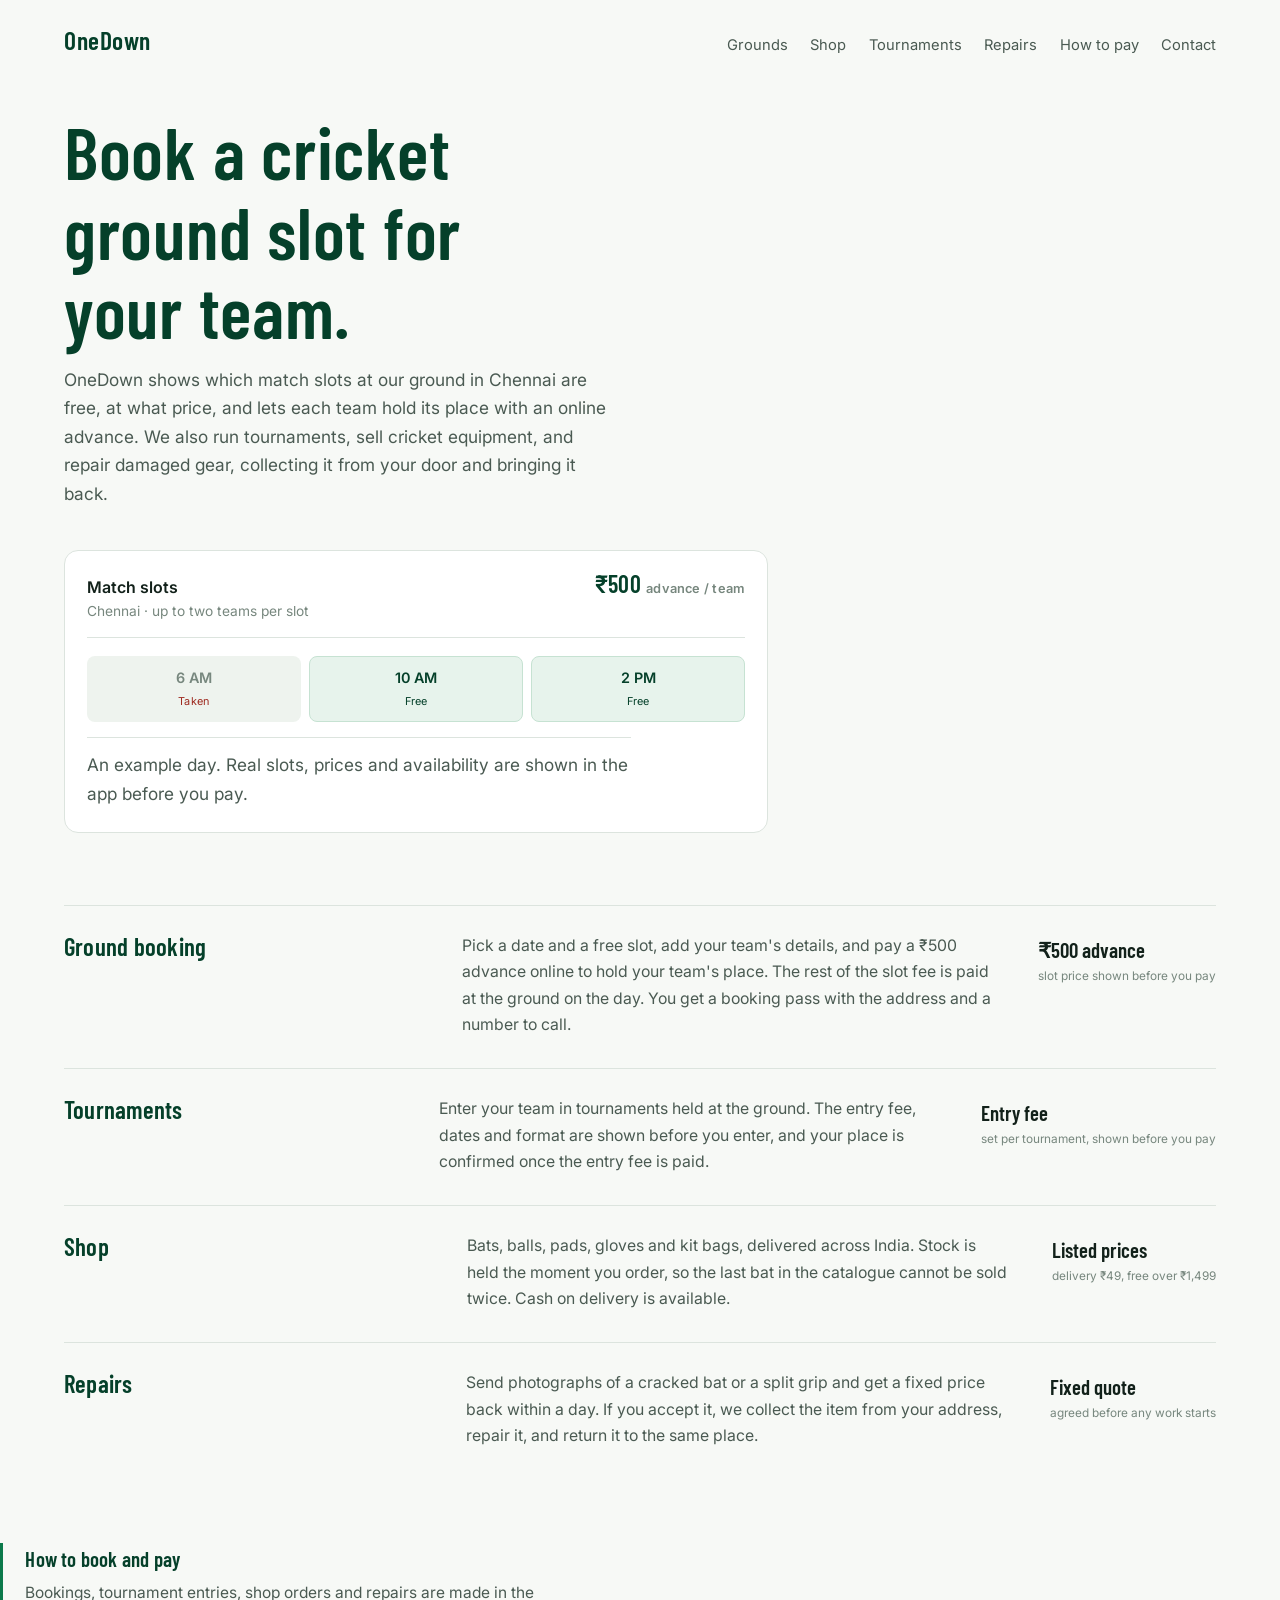
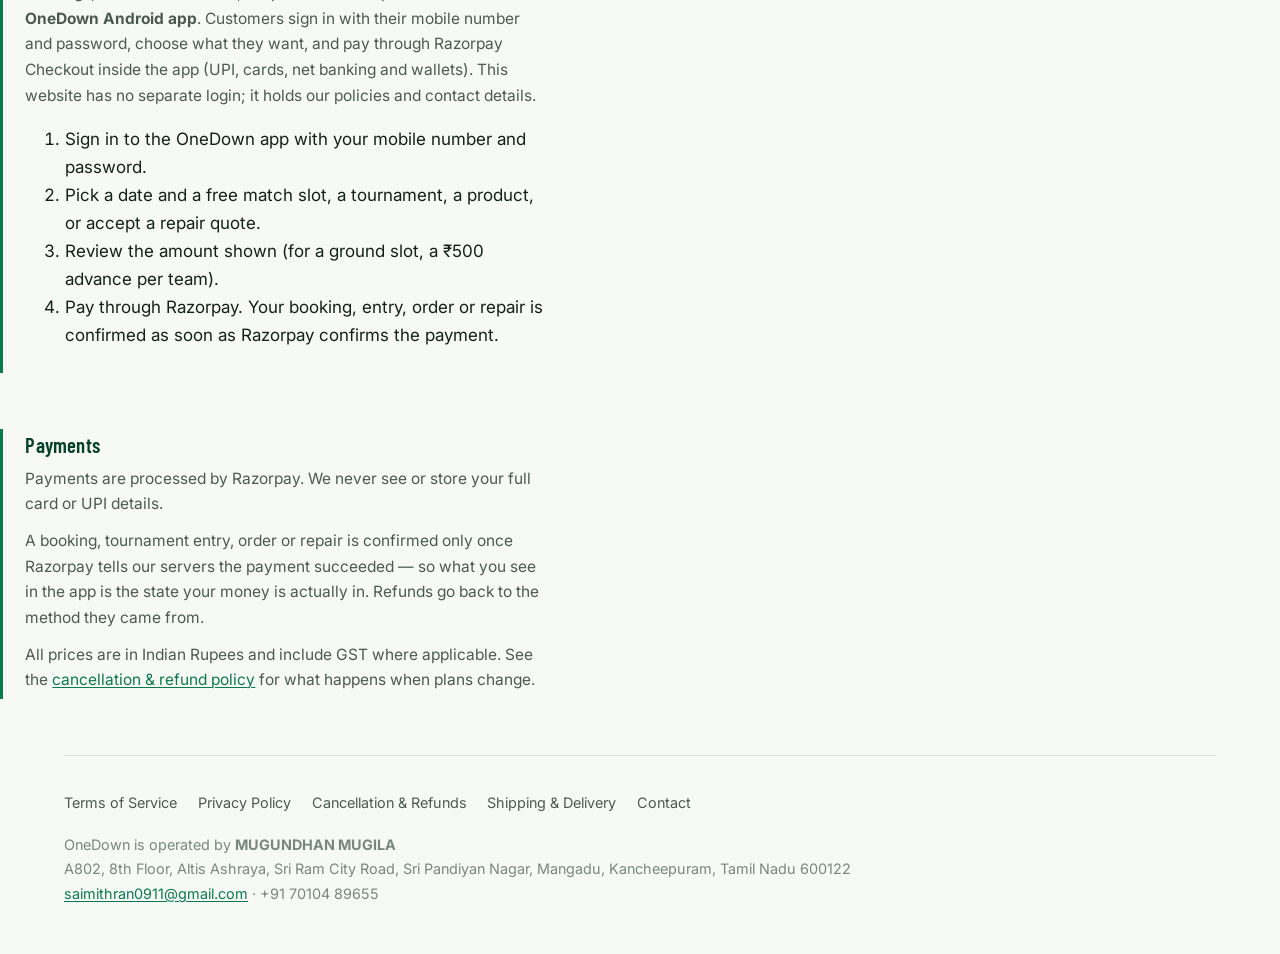
==== index.html @ 08ad1073 "Home: how to book and pay in the app" ====
<!DOCTYPE html>
<html lang="en-IN">
<head>
<meta charset="utf-8">
<meta name="viewport" content="width=device-width, initial-scale=1">
<title>OneDown — book a cricket ground by the hour</title>
<meta name="description" content="OneDown lets cricket teams book a slot at our ground in Chennai, enter tournaments, buy cricket equipment and get damaged gear repaired.">
<link rel="preconnect" href="https://fonts.googleapis.com">
<link rel="preconnect" href="https://fonts.gstatic.com" crossorigin>
<link href="https://fonts.googleapis.com/css2?family=Barlow+Condensed:wght@500;600;700&family=Inter:wght@400;600;700&display=swap" rel="stylesheet">
<link rel="stylesheet" href="style.css">
</head>
<body>

<header class="wrap masthead">
  <a class="masthead__word" href="./">OneDown</a>
  <nav>
    <a href="#grounds">Grounds</a>
    <a href="#shop">Shop</a>
    <a href="#tournaments">Tournaments</a>
    <a href="#repairs">Repairs</a>
    <a href="#how-to-pay">How to pay</a>
    <a href="contact.html">Contact</a>
  </nav>
</header>

<main>
  <section class="wrap hero">
    <h1>Book a cricket ground slot for your team.</h1>
    <p>
      OneDown shows which match slots at our ground in Chennai are free, at
      what price, and lets each team hold its place with an online advance.
      We also run tournaments, sell cricket equipment, and repair damaged gear,
      collecting it from your door and bringing it back.
    </p>

    <!-- The availability grid is the product, so it is the hero. -->
    <div class="slotgrid">
      <div class="slotgrid__head">
        <div>
          <div class="slotgrid__name">Match slots</div>
          <div class="slotgrid__where">Chennai · up to two teams per slot</div>
        </div>
        <div class="slotgrid__price">₹500 <span>advance / team</span></div>
      </div>

      <ul class="slots">
        <li class="slot slot--taken"><b>6 AM</b><small>Taken</small></li>
        <li class="slot slot--free"><b>10 AM</b><small>Free</small></li>
        <li class="slot slot--free"><b>2 PM</b><small>Free</small></li>
      </ul>

      <p class="slotgrid__foot">
        An example day. Real slots, prices and availability are shown in the
        app before you pay.
      </p>
    </div>
  </section>

  <section class="wrap services">
    <article class="service" id="grounds">
      <h2>Ground booking</h2>
      <p>
        Pick a date and a free slot, add your team's details, and pay a ₹500
        advance online to hold your team's place. The rest of the slot fee is
        paid at the ground on the day. You get a booking pass with the address
        and a number to call.
      </p>
      <div class="service__price">₹500 advance<em>slot price shown before you pay</em></div>
    </article>

    <article class="service" id="tournaments">
      <h2>Tournaments</h2>
      <p>
        Enter your team in tournaments held at the ground. The entry fee, dates
        and format are shown before you enter, and your place is confirmed
        once the entry fee is paid.
      </p>
      <div class="service__price">Entry fee<em>set per tournament, shown before you pay</em></div>
    </article>

    <article class="service" id="shop">
      <h2>Shop</h2>
      <p>
        Bats, balls, pads, gloves and kit bags, delivered across India. Stock is
        held the moment you order, so the last bat in the catalogue cannot be
        sold twice. Cash on delivery is available.
      </p>
      <div class="service__price">Listed prices<em>delivery ₹49, free over ₹1,499</em></div>
    </article>

    <article class="service" id="repairs">
      <h2>Repairs</h2>
      <p>
        Send photographs of a cracked bat or a split grip and get a fixed price
        back within a day. If you accept it, we collect the item from your
        address, repair it, and return it to the same place.
      </p>
      <div class="service__price">Fixed quote<em>agreed before any work starts</em></div>
    </article>
  </section>

  <section class="wrap payments" id="how-to-pay">
    <h2>How to book and pay</h2>
    <p>
      Bookings, tournament entries, shop orders and repairs are made in the
      <strong>OneDown Android app</strong>. Customers sign in with their mobile
      number and password, choose what they want, and pay through Razorpay
      Checkout inside the app (UPI, cards, net banking and wallets). This
      website has no separate login; it holds our policies and contact details.
    </p>
    <ol>
      <li>Sign in to the OneDown app with your mobile number and password.</li>
      <li>Pick a date and a free match slot, a tournament, a product, or accept a repair quote.</li>
      <li>Review the amount shown (for a ground slot, a ₹500 advance per team).</li>
      <li>Pay through Razorpay. Your booking, entry, order or repair is confirmed as soon as Razorpay confirms the payment.</li>
    </ol>
  </section>

  <section class="wrap payments">
    <h2>Payments</h2>
    <p>
      Payments are processed by Razorpay. We never see or store your full card
      or UPI details.
    </p>
    <p>
      A booking, tournament entry, order or repair is confirmed only once Razorpay tells our
      servers the payment succeeded — so what you see in the app is the state
      your money is actually in. Refunds go back to the method they came from.
    </p>
    <p>
      All prices are in Indian Rupees and include GST where applicable. See the
      <a href="refunds.html">cancellation &amp; refund policy</a> for what happens
      when plans change.
    </p>
  </section>
</main>

<footer class="wrap foot">
  <div class="foot__links">
    <a href="terms.html">Terms of Service</a>
    <a href="privacy.html">Privacy Policy</a>
    <a href="refunds.html">Cancellation &amp; Refunds</a>
    <a href="shipping.html">Shipping &amp; Delivery</a>
    <a href="contact.html">Contact</a>
  </div>
  <address>
    OneDown is operated by <strong>MUGUNDHAN MUGILA</strong><br>
    A802, 8th Floor, Altis Ashraya, Sri Ram City Road, Sri Pandiyan Nagar, Mangadu, Kancheepuram, Tamil Nadu 600122<br>
    <a href="mailto:saimithran0911@gmail.com">saimithran0911@gmail.com</a> ·
    +91 70104 89655
  </address>
</footer>

</body>
</html>
---- style.css ----
/* OneDown — site styles.
   Palette comes from a cricket ground: pitch green, worn-strip pale, ball red. */

:root {
  --paper:      #F7F9F6;
  --paper-warm: #EEF3EE;
  --ink:        #12211A;
  --ink-soft:   #4A5A52;
  --ink-faint:  #77877E;
  --pitch:      #0B7A4B;
  --pitch-deep: #05402A;
  --ball:       #9E2A20;
  --line:       #DCE4DE;

  --measure: 34rem;
}

*, *::before, *::after { box-sizing: border-box; }

html { -webkit-text-size-adjust: 100%; }

body {
  margin: 0;
  background: var(--paper);
  color: var(--ink);
  font: 400 17px/1.65 "Inter", system-ui, -apple-system, "Segoe UI", sans-serif;
  -webkit-font-smoothing: antialiased;
}

h1, h2, h3, .masthead__word, .slotgrid__price {
  font-family: "Barlow Condensed", "Inter", system-ui, sans-serif;
  font-weight: 600;
  letter-spacing: 0.01em;
  line-height: 1.08;
}

a { color: var(--pitch); text-decoration-thickness: 1px; text-underline-offset: 2px; }
a:hover { color: var(--pitch-deep); }

:focus-visible {
  outline: 2px solid var(--pitch);
  outline-offset: 3px;
  border-radius: 2px;
}

.wrap { width: min(72rem, 100% - 2.5rem); margin-inline: auto; }

/* ── Masthead ───────────────────────────────────────────────────────────── */
.masthead {
  display: flex;
  align-items: baseline;
  justify-content: space-between;
  gap: 1.5rem;
  padding: 1.6rem 0 1.4rem;
  flex-wrap: wrap;
}

.masthead__word {
  font-size: 1.6rem;
  color: var(--pitch-deep);
  text-decoration: none;
  letter-spacing: 0.02em;
}
.masthead__word:hover { color: var(--pitch); }

.masthead nav { display: flex; gap: 1.4rem; flex-wrap: wrap; }
.masthead nav a {
  font-size: 0.92rem;
  color: var(--ink-soft);
  text-decoration: none;
}
.masthead nav a:hover { color: var(--pitch); text-decoration: underline; }

/* ── Hero ───────────────────────────────────────────────────────────────── */
.hero { padding: 2rem 0 3.5rem; }

.hero h1 {
  font-size: clamp(2.6rem, 7vw, 4.6rem);
  margin: 0 0 1rem;
  max-width: 16ch;
  color: var(--pitch-deep);
}

.hero p {
  margin: 0;
  max-width: var(--measure);
  font-size: 1.08rem;
  color: var(--ink-soft);
}

/* The availability strip — the one loud thing on the page, because this grid
   is what the product actually is. */
.slotgrid {
  margin-top: 2.6rem;
  background: #fff;
  border: 1px solid var(--line);
  border-radius: 14px;
  padding: 1.25rem 1.35rem 1.5rem;
  max-width: 44rem;
}

.slotgrid__head {
  display: flex;
  align-items: baseline;
  justify-content: space-between;
  gap: 1rem;
  padding-bottom: 0.9rem;
  border-bottom: 1px solid var(--line);
}

.slotgrid__name { font-weight: 600; font-size: 1rem; }
.slotgrid__where { color: var(--ink-faint); font-size: 0.86rem; font-weight: 400; }
.slotgrid__price { font-size: 1.5rem; color: var(--pitch-deep); white-space: nowrap; }
.slotgrid__price span { font-size: 0.8rem; color: var(--ink-faint); font-family: "Inter", sans-serif; }

.slots {
  display: grid;
  grid-template-columns: repeat(auto-fit, minmax(3.9rem, 1fr));
  gap: 0.5rem;
  margin: 1.1rem 0 0.9rem;
  padding: 0;
  list-style: none;
}

.slot {
  border-radius: 8px;
  padding: 0.55rem 0.3rem 0.6rem;
  text-align: center;
  font-size: 0.84rem;
  border: 1px solid transparent;
}
.slot b { display: block; font-weight: 600; font-size: 0.9rem; }
.slot small { font-size: 0.68rem; letter-spacing: 0.02em; }

.slot--free  { background: #E7F3EC; color: var(--pitch-deep); border-color: #C6E2D2; }
.slot--taken { background: var(--paper-warm); color: var(--ink-faint); }
.slot--taken small { color: var(--ball); }

.slotgrid__foot {
  font-size: 0.82rem;
  color: var(--ink-faint);
  margin: 0;
  padding-top: 0.85rem;
  border-top: 1px solid var(--line);
}

/* One orchestrated moment: the slots settle in, once. */
@media (prefers-reduced-motion: no-preference) {
  .slot { animation: settle 420ms cubic-bezier(.2, .7, .3, 1) backwards; }
  .slot:nth-child(1) { animation-delay: 60ms; }
  .slot:nth-child(2) { animation-delay: 110ms; }
  .slot:nth-child(3) { animation-delay: 160ms; }
  .slot:nth-child(4) { animation-delay: 210ms; }
  .slot:nth-child(5) { animation-delay: 260ms; }
  .slot:nth-child(6) { animation-delay: 310ms; }
  .slot:nth-child(7) { animation-delay: 360ms; }
  .slot:nth-child(8) { animation-delay: 410ms; }
  @keyframes settle {
    from { opacity: 0; transform: translateY(5px); }
    to   { opacity: 1; transform: none; }
  }
}

/* ── Services ───────────────────────────────────────────────────────────── */
.services { padding: 1rem 0 3rem; }

.service {
  padding: 1.7rem 0 1.9rem;
  border-top: 1px solid var(--line);
  display: grid;
  grid-template-columns: minmax(0, 1fr) minmax(0, 1.5fr) auto;
  gap: 1.2rem 2.5rem;
  align-items: start;
}

.service h2 {
  margin: 0;
  font-size: 1.55rem;
  color: var(--pitch-deep);
}

.service p { margin: 0; color: var(--ink-soft); font-size: 0.99rem; }

.service__price {
  font-family: "Barlow Condensed", sans-serif;
  font-size: 1.3rem;
  font-weight: 600;
  color: var(--ink);
  white-space: nowrap;
}
.service__price em {
  display: block;
  font: 400 0.74rem/1.4 "Inter", sans-serif;
  color: var(--ink-faint);
  font-style: normal;
}

/* ── Payments note (what a reviewer is looking for) ─────────────────────── */
.payments {
  border-left: 3px solid var(--pitch);
  padding: 0.3rem 0 0.4rem 1.4rem;
  margin: 1rem 0 3.5rem;
  max-width: var(--measure);
}
.payments h2 { margin: 0 0 0.6rem; font-size: 1.3rem; color: var(--pitch-deep); }
.payments p { margin: 0 0 0.7rem; color: var(--ink-soft); font-size: 0.97rem; }
.payments p:last-child { margin-bottom: 0; }

/* ── Prose pages ────────────────────────────────────────────────────────── */
.prose { padding: 1rem 0 4rem; max-width: var(--measure); }
.prose h1 { font-size: clamp(2.1rem, 5vw, 3rem); color: var(--pitch-deep); margin: 0 0 0.4rem; }
.prose h2 { font-size: 1.5rem; margin: 2.4rem 0 0.7rem; color: var(--pitch-deep); }
.prose h3 { font-size: 1.15rem; margin: 1.8rem 0 0.5rem; font-family: "Inter", sans-serif; font-weight: 700; }
.prose p, .prose li { color: var(--ink-soft); }
.prose li { margin-bottom: 0.4rem; }
.prose strong { color: var(--ink); }
.prose hr { border: 0; border-top: 1px solid var(--line); margin: 2.4rem 0; }

.prose blockquote {
  margin: 1.6rem 0;
  padding: 1rem 1.2rem;
  background: #FFF6E0;
  border-left: 3px solid #D9A21B;
  border-radius: 0 8px 8px 0;
  font-size: 0.92rem;
}
.prose blockquote p { color: #6B4E06; }
.prose blockquote p:last-child { margin-bottom: 0; }

.prose table {
  width: 100%;
  border-collapse: collapse;
  margin: 1.4rem 0;
  font-size: 0.93rem;
}
.prose th, .prose td {
  text-align: left;
  padding: 0.6rem 0.8rem 0.6rem 0;
  border-bottom: 1px solid var(--line);
  vertical-align: top;
}
.prose th { color: var(--ink); font-weight: 600; }
.prose td { color: var(--ink-soft); }

.prose code {
  background: var(--paper-warm);
  padding: 0.12em 0.4em;
  border-radius: 4px;
  font-size: 0.87em;
}

/* ── Footer ─────────────────────────────────────────────────────────────── */
.foot {
  border-top: 1px solid var(--line);
  padding: 2.2rem 0 3rem;
  font-size: 0.9rem;
  color: var(--ink-faint);
}
.foot__links {
  display: flex;
  gap: 1.3rem;
  flex-wrap: wrap;
  margin-bottom: 1.1rem;
}
.foot__links a { color: var(--ink-soft); text-decoration: none; }
.foot__links a:hover { color: var(--pitch); text-decoration: underline; }
.foot address { font-style: normal; line-height: 1.7; }

@media (max-width: 40rem) {
  body { font-size: 16px; }
  .service { grid-template-columns: 1fr; gap: 0.5rem; }
  .service__price { margin-top: 0.3rem; }
  .slotgrid { padding: 1rem; }
}
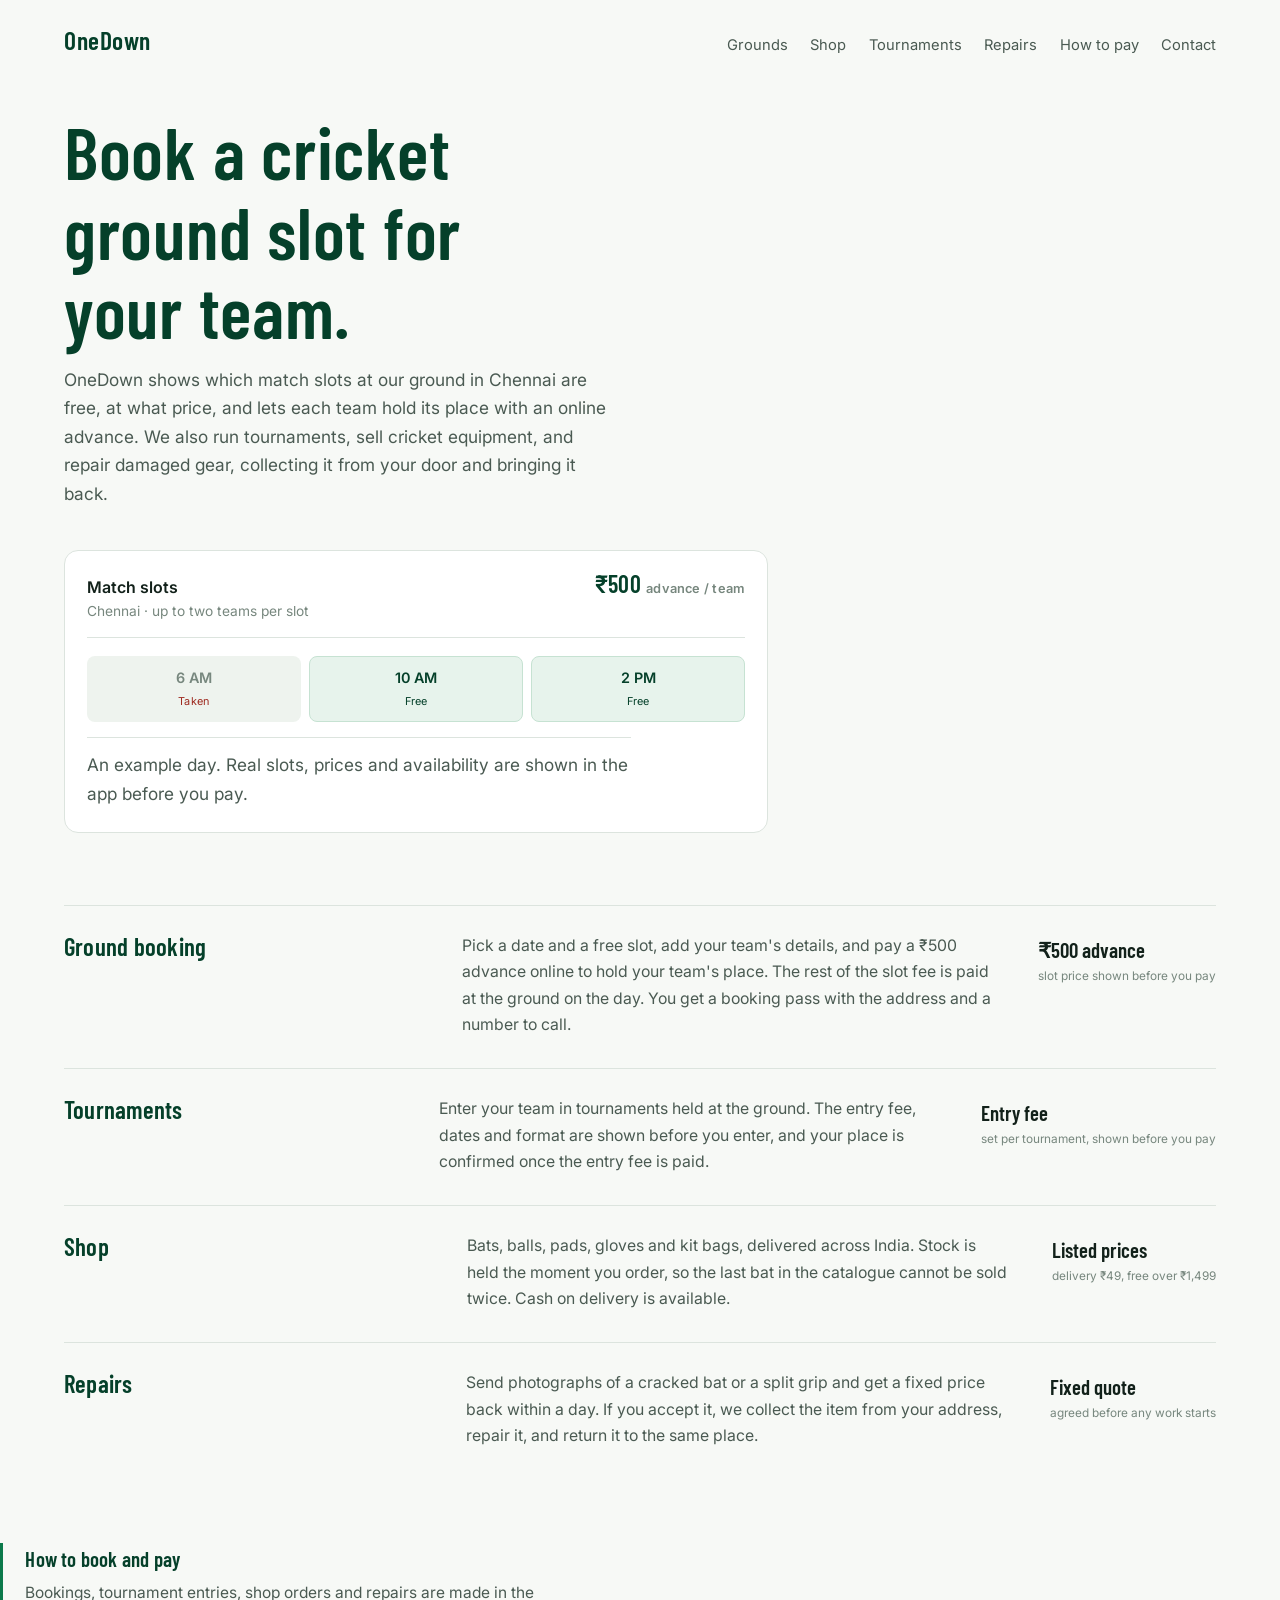
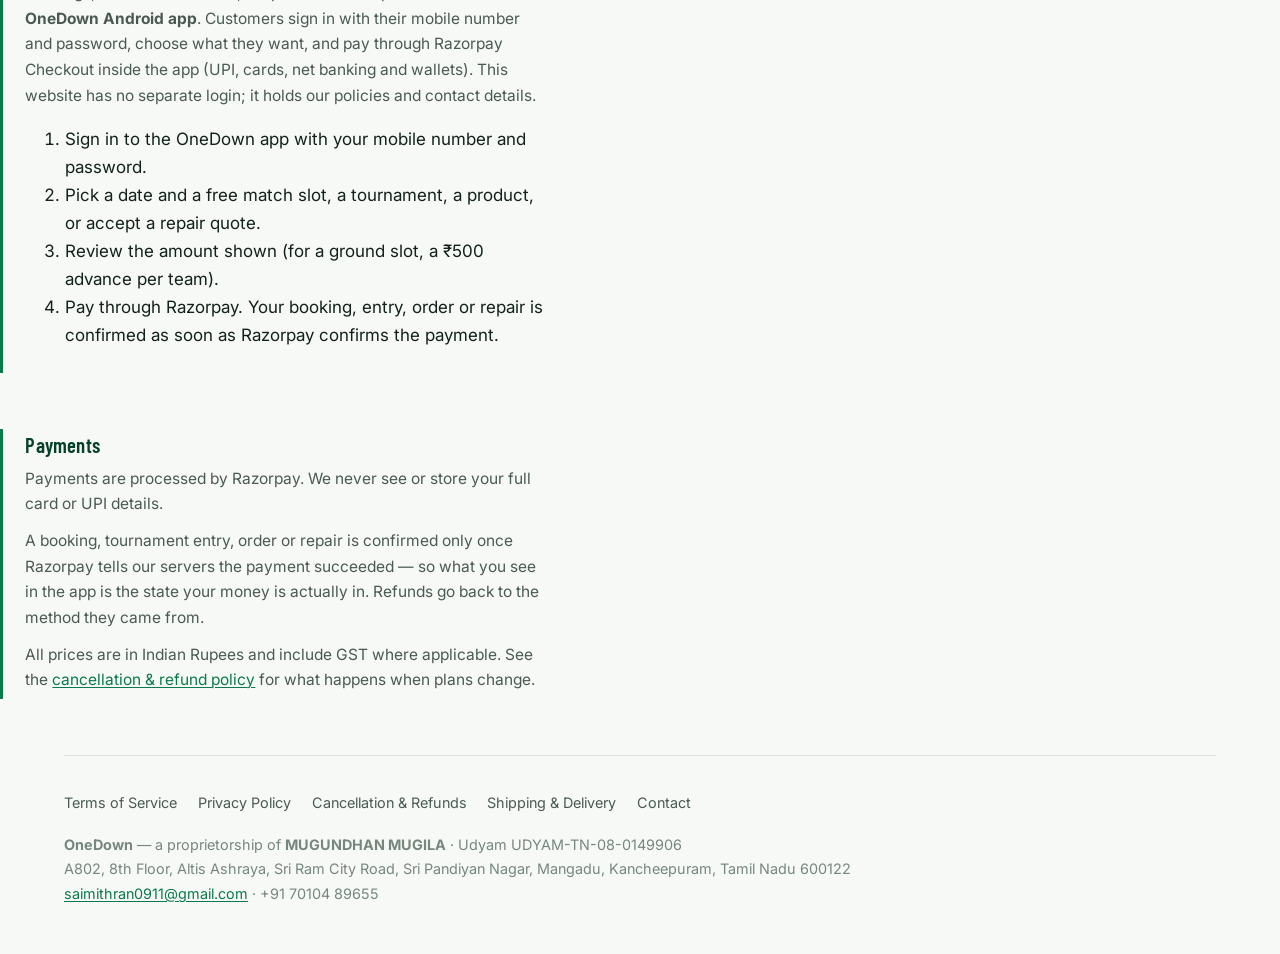
==== commit 1551c582: "index.html: registered business (Udyam)" ====
--- a/index.html
+++ b/index.html
@@ -145,7 +145,8 @@
     <a href="contact.html">Contact</a>
   </div>
   <address>
-    OneDown is operated by <strong>MUGUNDHAN MUGILA</strong><br>
+    <strong>OneDown</strong> — a proprietorship of <strong>MUGUNDHAN MUGILA</strong>
+    · Udyam UDYAM-TN-08-0149906<br>
     A802, 8th Floor, Altis Ashraya, Sri Ram City Road, Sri Pandiyan Nagar, Mangadu, Kancheepuram, Tamil Nadu 600122<br>
     <a href="mailto:saimithran0911@gmail.com">saimithran0911@gmail.com</a> ·
     +91 70104 89655
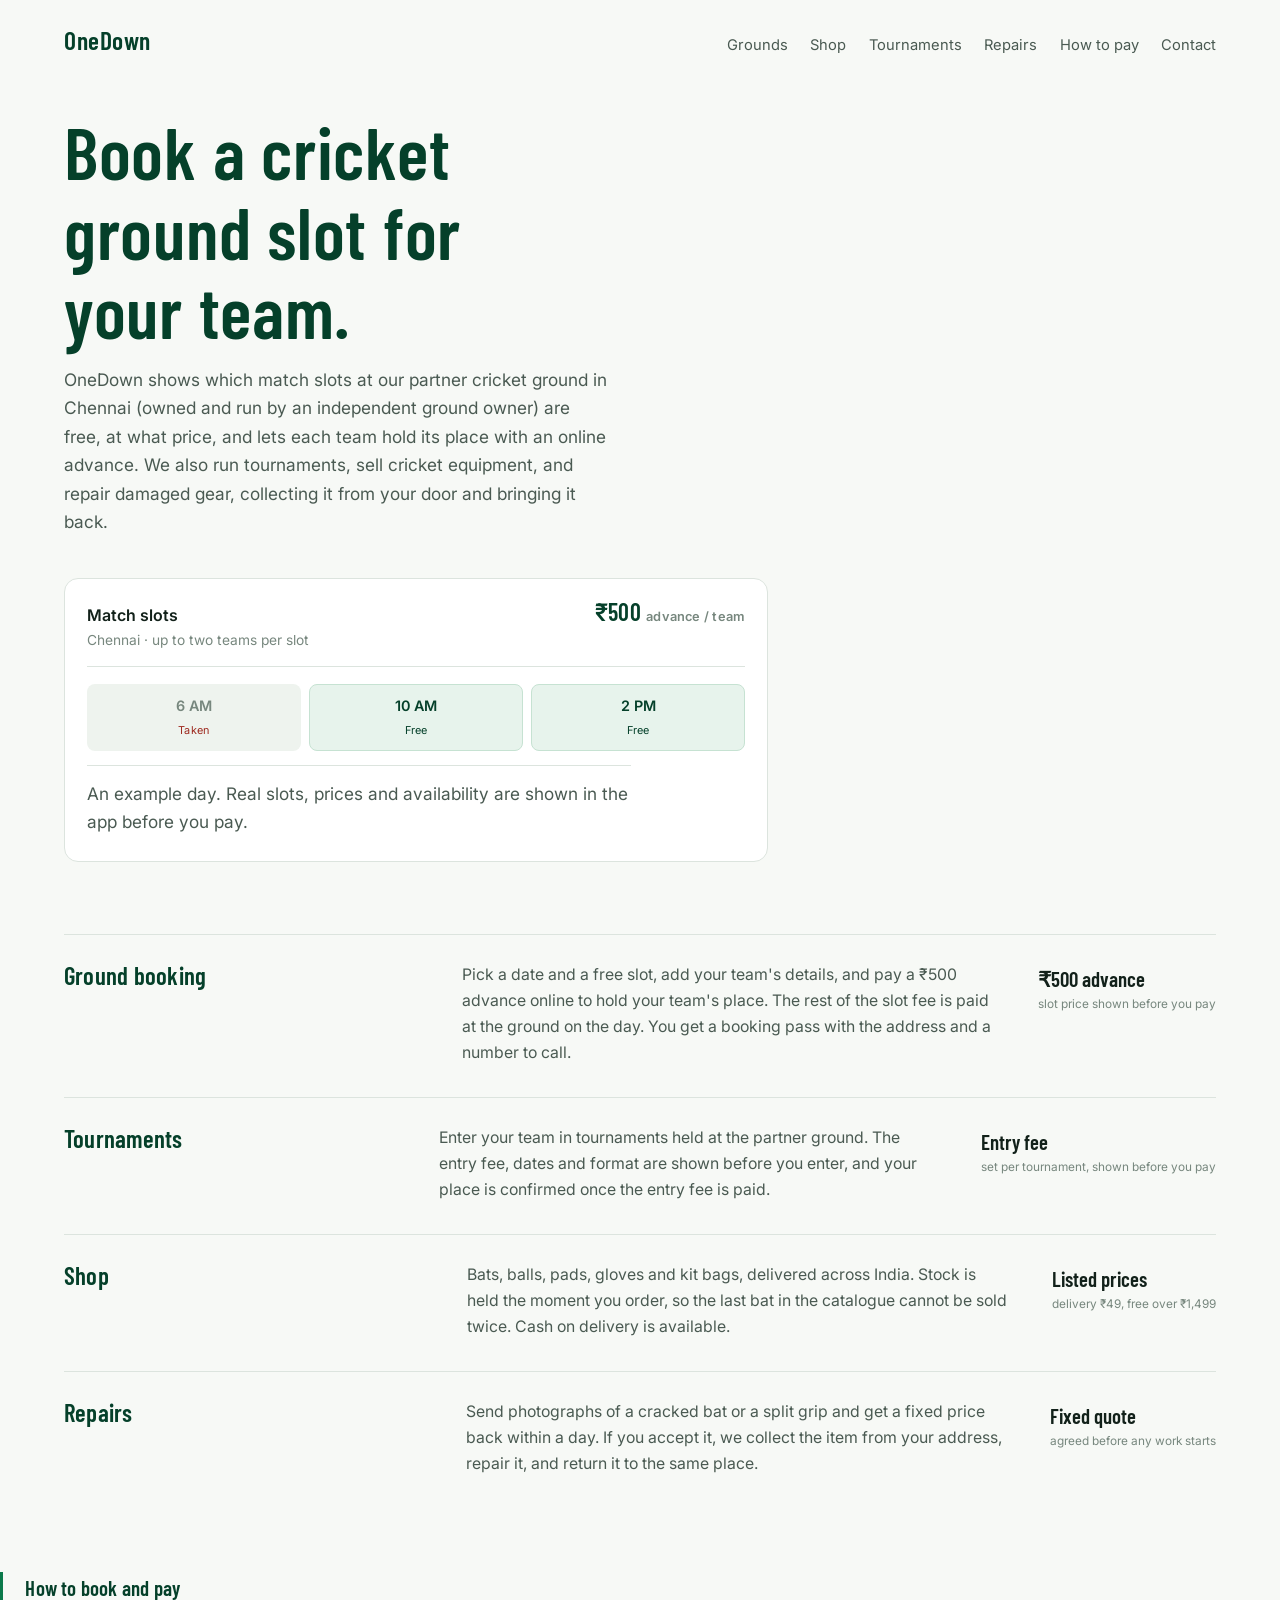
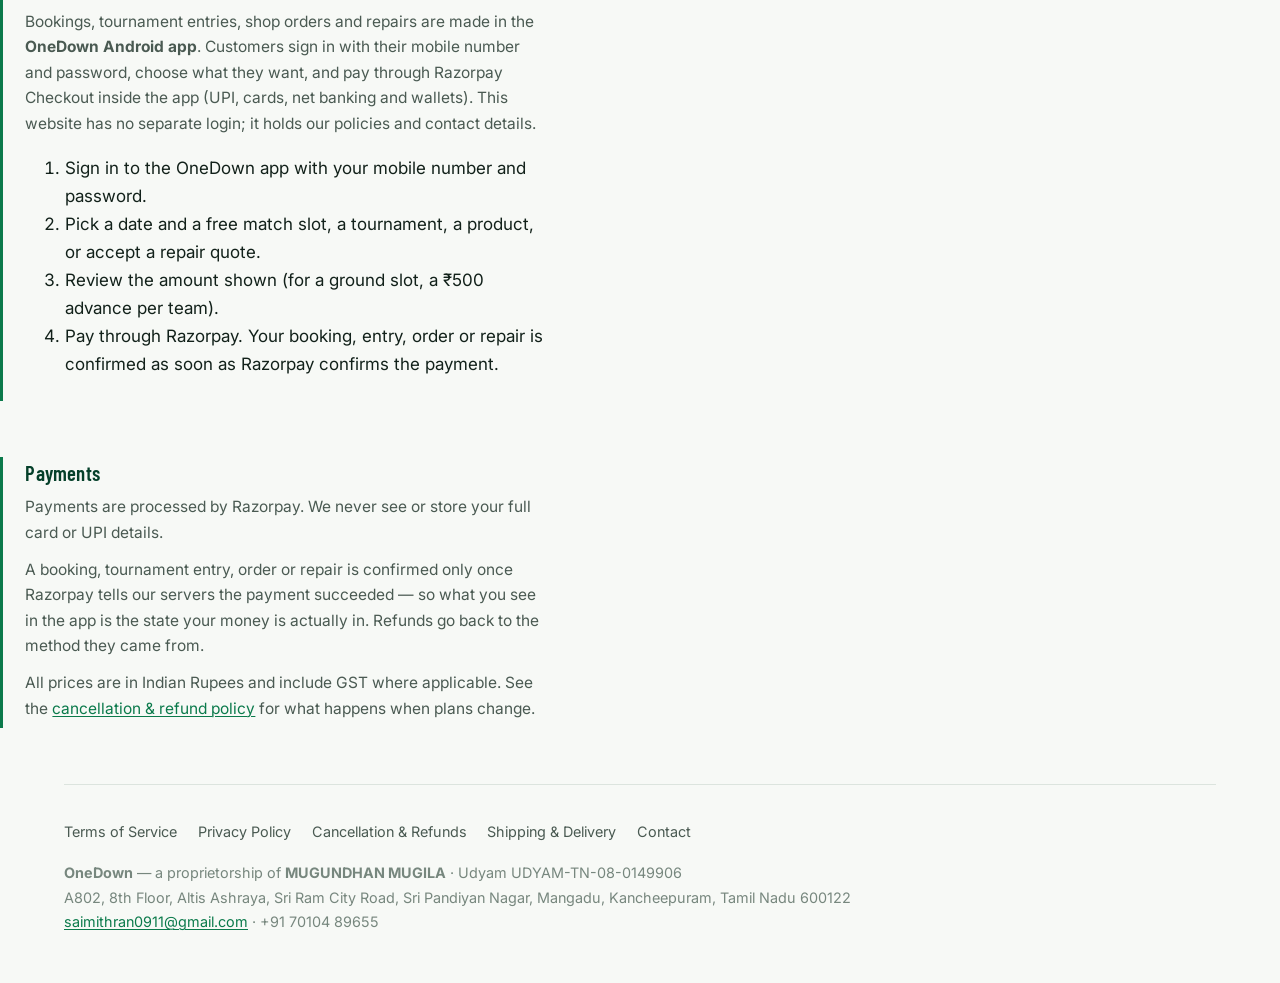
==== commit 6ec01447: "Home: the ground is a partner's, not ours" ====
--- a/index.html
+++ b/index.html
@@ -4,7 +4,7 @@
 <meta charset="utf-8">
 <meta name="viewport" content="width=device-width, initial-scale=1">
 <title>OneDown — book a cricket ground by the hour</title>
-<meta name="description" content="OneDown lets cricket teams book a slot at our ground in Chennai, enter tournaments, buy cricket equipment and get damaged gear repaired.">
+<meta name="description" content="OneDown lets cricket teams book a slot at a partner cricket ground in Chennai, enter tournaments, buy cricket equipment and get damaged gear repaired.">
 <link rel="preconnect" href="https://fonts.googleapis.com">
 <link rel="preconnect" href="https://fonts.gstatic.com" crossorigin>
 <link href="https://fonts.googleapis.com/css2?family=Barlow+Condensed:wght@500;600;700&family=Inter:wght@400;600;700&display=swap" rel="stylesheet">
@@ -28,7 +28,8 @@
   <section class="wrap hero">
     <h1>Book a cricket ground slot for your team.</h1>
     <p>
-      OneDown shows which match slots at our ground in Chennai are free, at
+      OneDown shows which match slots at our partner cricket ground in Chennai
+      (owned and run by an independent ground owner) are free, at
       what price, and lets each team hold its place with an online advance.
       We also run tournaments, sell cricket equipment, and repair damaged gear,
       collecting it from your door and bringing it back.
@@ -72,7 +73,7 @@
     <article class="service" id="tournaments">
       <h2>Tournaments</h2>
       <p>
-        Enter your team in tournaments held at the ground. The entry fee, dates
+        Enter your team in tournaments held at the partner ground. The entry fee, dates
         and format are shown before you enter, and your place is confirmed
         once the entry fee is paid.
       </p>
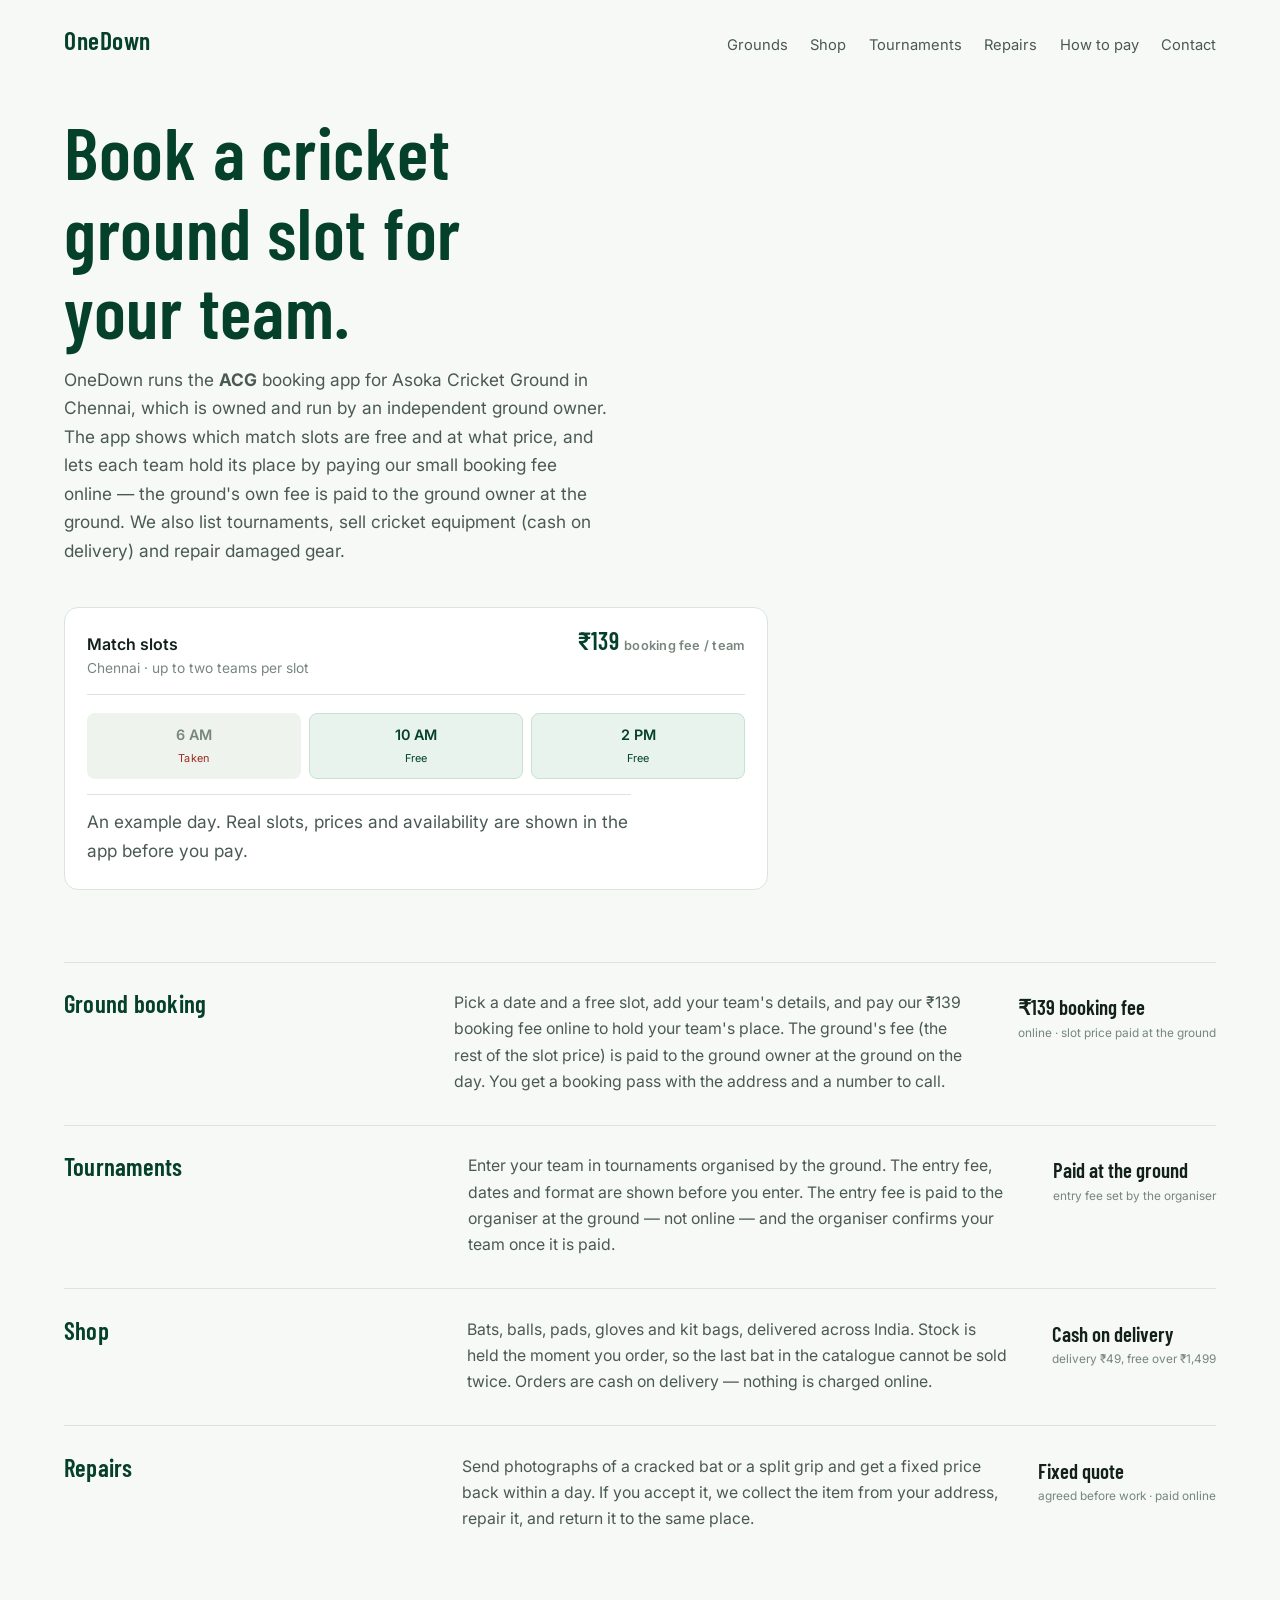
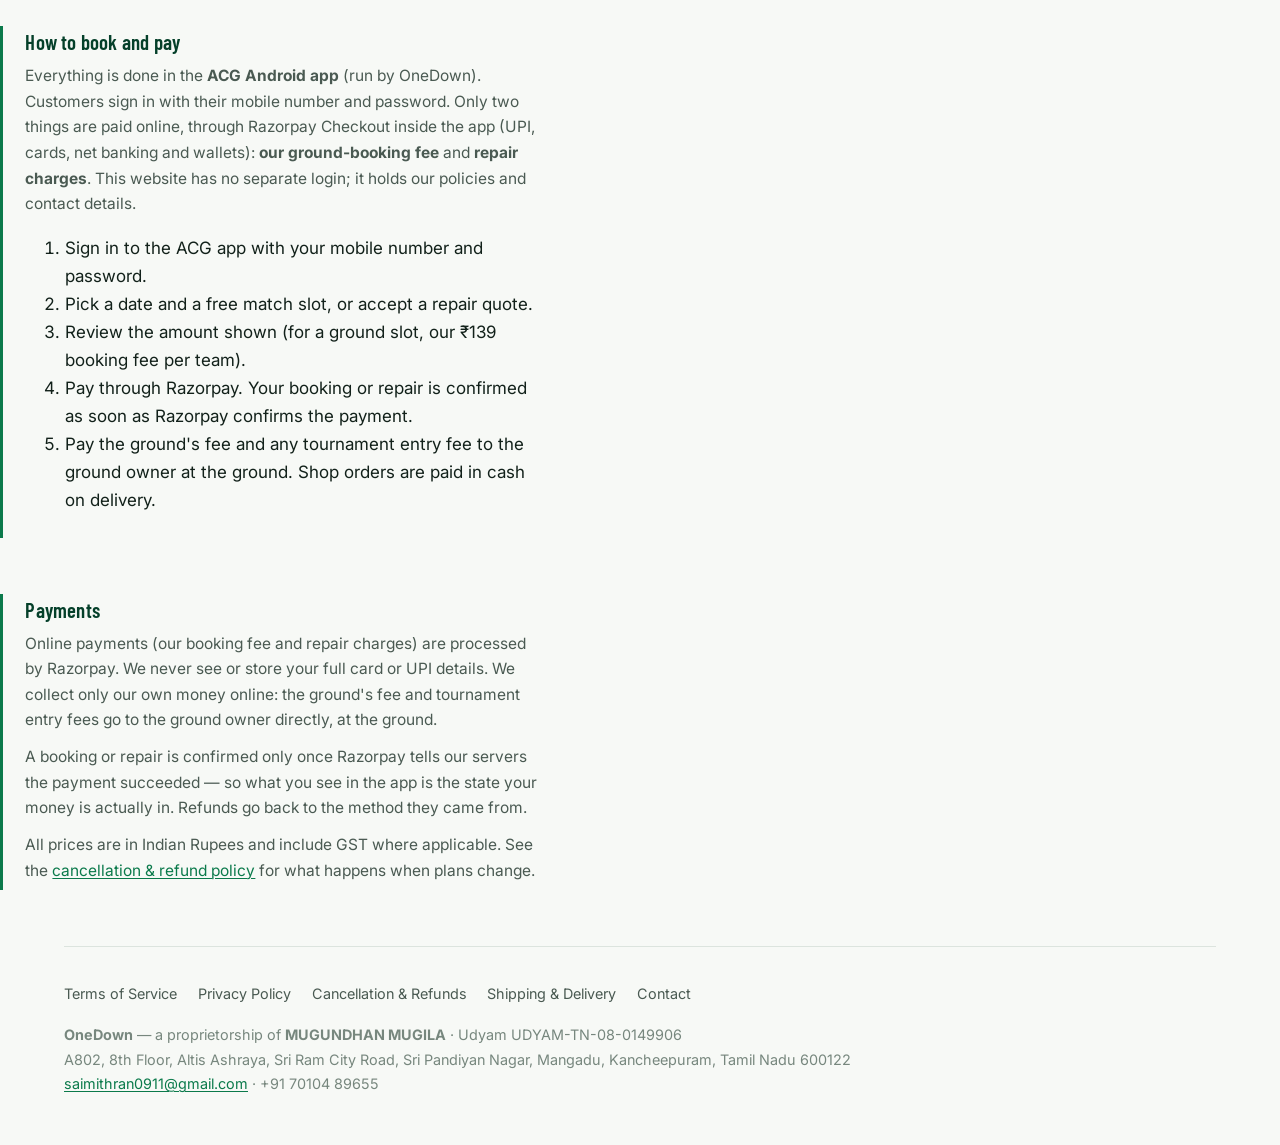
==== commit 054befc8: "index.html: only our own fee is collected online" ====
--- a/index.html
+++ b/index.html
@@ -4,7 +4,7 @@
 <meta charset="utf-8">
 <meta name="viewport" content="width=device-width, initial-scale=1">
 <title>OneDown — book a cricket ground by the hour</title>
-<meta name="description" content="OneDown lets cricket teams book a slot at a partner cricket ground in Chennai, enter tournaments, buy cricket equipment and get damaged gear repaired.">
+<meta name="description" content="OneDown runs the ACG app: book a match slot at Asoka Cricket Ground in Chennai, enter tournaments, buy cricket equipment and get damaged gear repaired.">
 <link rel="preconnect" href="https://fonts.googleapis.com">
 <link rel="preconnect" href="https://fonts.gstatic.com" crossorigin>
 <link href="https://fonts.googleapis.com/css2?family=Barlow+Condensed:wght@500;600;700&family=Inter:wght@400;600;700&display=swap" rel="stylesheet">
@@ -28,11 +28,12 @@
   <section class="wrap hero">
     <h1>Book a cricket ground slot for your team.</h1>
     <p>
-      OneDown shows which match slots at our partner cricket ground in Chennai
-      (owned and run by an independent ground owner) are free, at
-      what price, and lets each team hold its place with an online advance.
-      We also run tournaments, sell cricket equipment, and repair damaged gear,
-      collecting it from your door and bringing it back.
+      OneDown runs the <strong>ACG</strong> booking app for Asoka Cricket Ground
+      in Chennai, which is owned and run by an independent ground owner. The app
+      shows which match slots are free and at what price, and lets each team
+      hold its place by paying our small booking fee online — the ground's own
+      fee is paid to the ground owner at the ground. We also list tournaments,
+      sell cricket equipment (cash on delivery) and repair damaged gear.
     </p>
 
     <!-- The availability grid is the product, so it is the hero. -->
@@ -42,7 +43,7 @@
           <div class="slotgrid__name">Match slots</div>
           <div class="slotgrid__where">Chennai · up to two teams per slot</div>
         </div>
-        <div class="slotgrid__price">₹500 <span>advance / team</span></div>
+        <div class="slotgrid__price">₹139 <span>booking fee / team</span></div>
       </div>
 
       <ul class="slots">
@@ -62,22 +63,23 @@
     <article class="service" id="grounds">
       <h2>Ground booking</h2>
       <p>
-        Pick a date and a free slot, add your team's details, and pay a ₹500
-        advance online to hold your team's place. The rest of the slot fee is
-        paid at the ground on the day. You get a booking pass with the address
-        and a number to call.
+        Pick a date and a free slot, add your team's details, and pay our ₹139
+        booking fee online to hold your team's place. The ground's fee (the rest
+        of the slot price) is paid to the ground owner at the ground on the day.
+        You get a booking pass with the address and a number to call.
       </p>
-      <div class="service__price">₹500 advance<em>slot price shown before you pay</em></div>
+      <div class="service__price">₹139 booking fee<em>online · slot price paid at the ground</em></div>
     </article>
 
     <article class="service" id="tournaments">
       <h2>Tournaments</h2>
       <p>
-        Enter your team in tournaments held at the partner ground. The entry fee, dates
-        and format are shown before you enter, and your place is confirmed
-        once the entry fee is paid.
+        Enter your team in tournaments organised by the ground. The entry fee,
+        dates and format are shown before you enter. The entry fee is paid to the
+        organiser at the ground — not online — and the organiser confirms your
+        team once it is paid.
       </p>
-      <div class="service__price">Entry fee<em>set per tournament, shown before you pay</em></div>
+      <div class="service__price">Paid at the ground<em>entry fee set by the organiser</em></div>
     </article>
 
     <article class="service" id="shop">
@@ -85,9 +87,9 @@
       <p>
         Bats, balls, pads, gloves and kit bags, delivered across India. Stock is
         held the moment you order, so the last bat in the catalogue cannot be
-        sold twice. Cash on delivery is available.
+        sold twice. Orders are cash on delivery — nothing is charged online.
       </p>
-      <div class="service__price">Listed prices<em>delivery ₹49, free over ₹1,499</em></div>
+      <div class="service__price">Cash on delivery<em>delivery ₹49, free over ₹1,499</em></div>
     </article>
 
     <article class="service" id="repairs">
@@ -97,35 +99,39 @@
         back within a day. If you accept it, we collect the item from your
         address, repair it, and return it to the same place.
       </p>
-      <div class="service__price">Fixed quote<em>agreed before any work starts</em></div>
+      <div class="service__price">Fixed quote<em>agreed before work · paid online</em></div>
     </article>
   </section>
 
   <section class="wrap payments" id="how-to-pay">
     <h2>How to book and pay</h2>
     <p>
-      Bookings, tournament entries, shop orders and repairs are made in the
-      <strong>OneDown Android app</strong>. Customers sign in with their mobile
-      number and password, choose what they want, and pay through Razorpay
-      Checkout inside the app (UPI, cards, net banking and wallets). This
-      website has no separate login; it holds our policies and contact details.
+      Everything is done in the <strong>ACG Android app</strong> (run by
+      OneDown). Customers sign in with their mobile number and password. Only
+      two things are paid online, through Razorpay Checkout inside the app (UPI,
+      cards, net banking and wallets): <strong>our ground-booking fee</strong>
+      and <strong>repair charges</strong>. This website has no separate login;
+      it holds our policies and contact details.
     </p>
     <ol>
-      <li>Sign in to the OneDown app with your mobile number and password.</li>
-      <li>Pick a date and a free match slot, a tournament, a product, or accept a repair quote.</li>
-      <li>Review the amount shown (for a ground slot, a ₹500 advance per team).</li>
-      <li>Pay through Razorpay. Your booking, entry, order or repair is confirmed as soon as Razorpay confirms the payment.</li>
+      <li>Sign in to the ACG app with your mobile number and password.</li>
+      <li>Pick a date and a free match slot, or accept a repair quote.</li>
+      <li>Review the amount shown (for a ground slot, our ₹139 booking fee per team).</li>
+      <li>Pay through Razorpay. Your booking or repair is confirmed as soon as Razorpay confirms the payment.</li>
+      <li>Pay the ground's fee and any tournament entry fee to the ground owner at the ground. Shop orders are paid in cash on delivery.</li>
     </ol>
   </section>
 
   <section class="wrap payments">
     <h2>Payments</h2>
     <p>
-      Payments are processed by Razorpay. We never see or store your full card
-      or UPI details.
+      Online payments (our booking fee and repair charges) are processed by
+      Razorpay. We never see or store your full card or UPI details. We collect
+      only our own money online: the ground's fee and tournament entry fees go
+      to the ground owner directly, at the ground.
     </p>
     <p>
-      A booking, tournament entry, order or repair is confirmed only once Razorpay tells our
+      A booking or repair is confirmed only once Razorpay tells our
       servers the payment succeeded — so what you see in the app is the state
       your money is actually in. Refunds go back to the method they came from.
     </p>
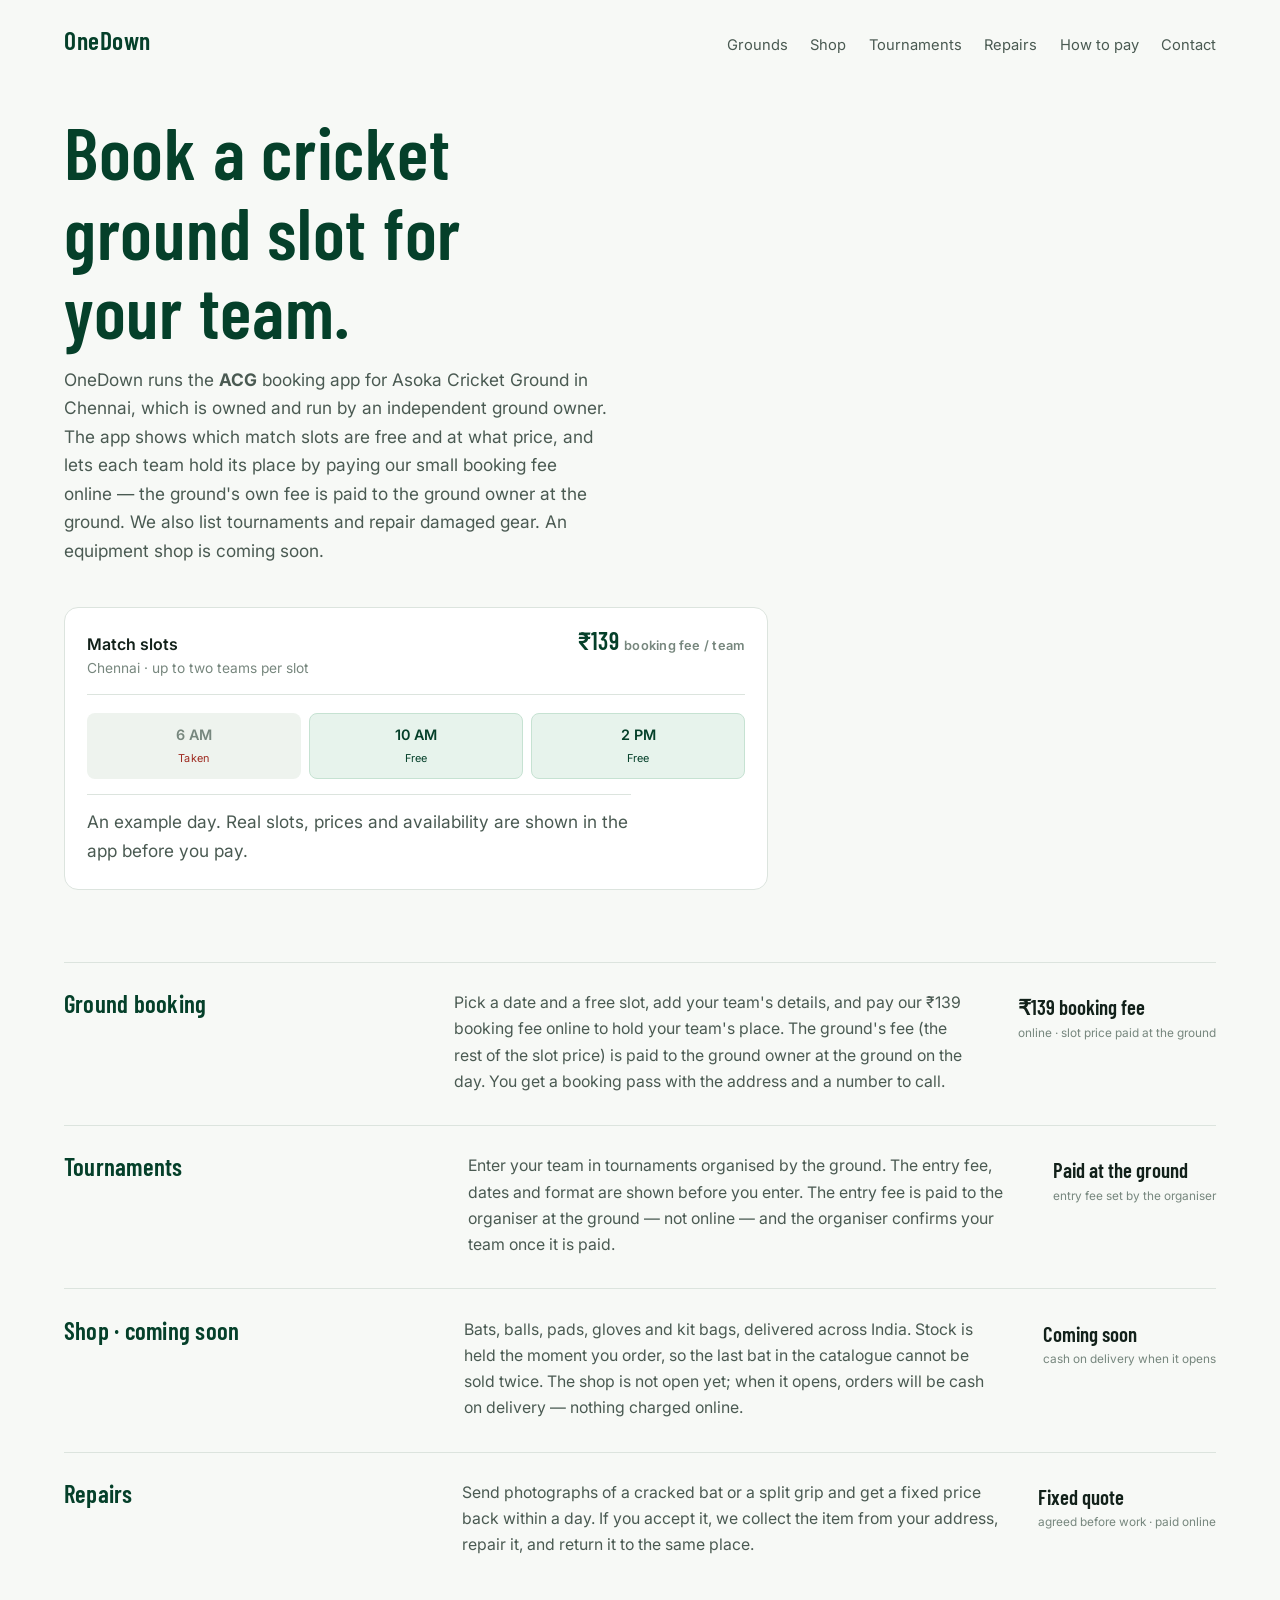
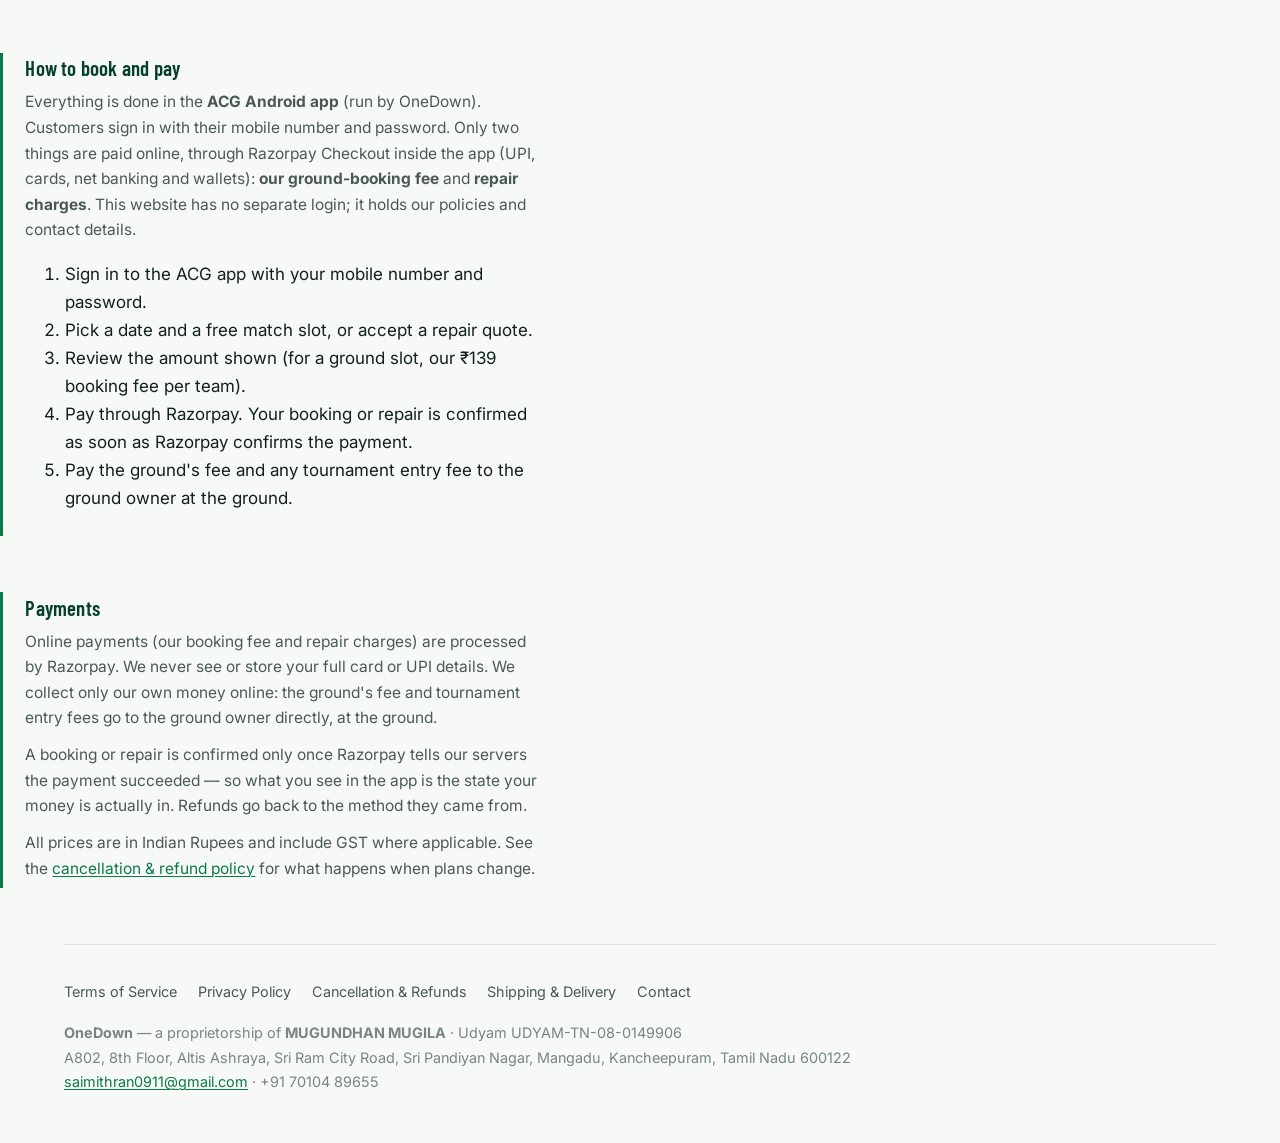
==== commit 702353e4: "Home: shop coming soon" ====
--- a/index.html
+++ b/index.html
@@ -32,8 +32,8 @@
       in Chennai, which is owned and run by an independent ground owner. The app
       shows which match slots are free and at what price, and lets each team
       hold its place by paying our small booking fee online — the ground's own
-      fee is paid to the ground owner at the ground. We also list tournaments,
-      sell cricket equipment (cash on delivery) and repair damaged gear.
+      fee is paid to the ground owner at the ground. We also list tournaments
+      and repair damaged gear. An equipment shop is coming soon.
     </p>
 
     <!-- The availability grid is the product, so it is the hero. -->
@@ -83,13 +83,14 @@
     </article>
 
     <article class="service" id="shop">
-      <h2>Shop</h2>
+      <h2>Shop · coming soon</h2>
       <p>
         Bats, balls, pads, gloves and kit bags, delivered across India. Stock is
         held the moment you order, so the last bat in the catalogue cannot be
-        sold twice. Orders are cash on delivery — nothing is charged online.
+        sold twice. The shop is not open yet; when it opens, orders will be cash
+        on delivery — nothing charged online.
       </p>
-      <div class="service__price">Cash on delivery<em>delivery ₹49, free over ₹1,499</em></div>
+      <div class="service__price">Coming soon<em>cash on delivery when it opens</em></div>
     </article>
 
     <article class="service" id="repairs">
@@ -118,7 +119,7 @@
       <li>Pick a date and a free match slot, or accept a repair quote.</li>
       <li>Review the amount shown (for a ground slot, our ₹139 booking fee per team).</li>
       <li>Pay through Razorpay. Your booking or repair is confirmed as soon as Razorpay confirms the payment.</li>
-      <li>Pay the ground's fee and any tournament entry fee to the ground owner at the ground. Shop orders are paid in cash on delivery.</li>
+      <li>Pay the ground's fee and any tournament entry fee to the ground owner at the ground.</li>
     </ol>
   </section>
 
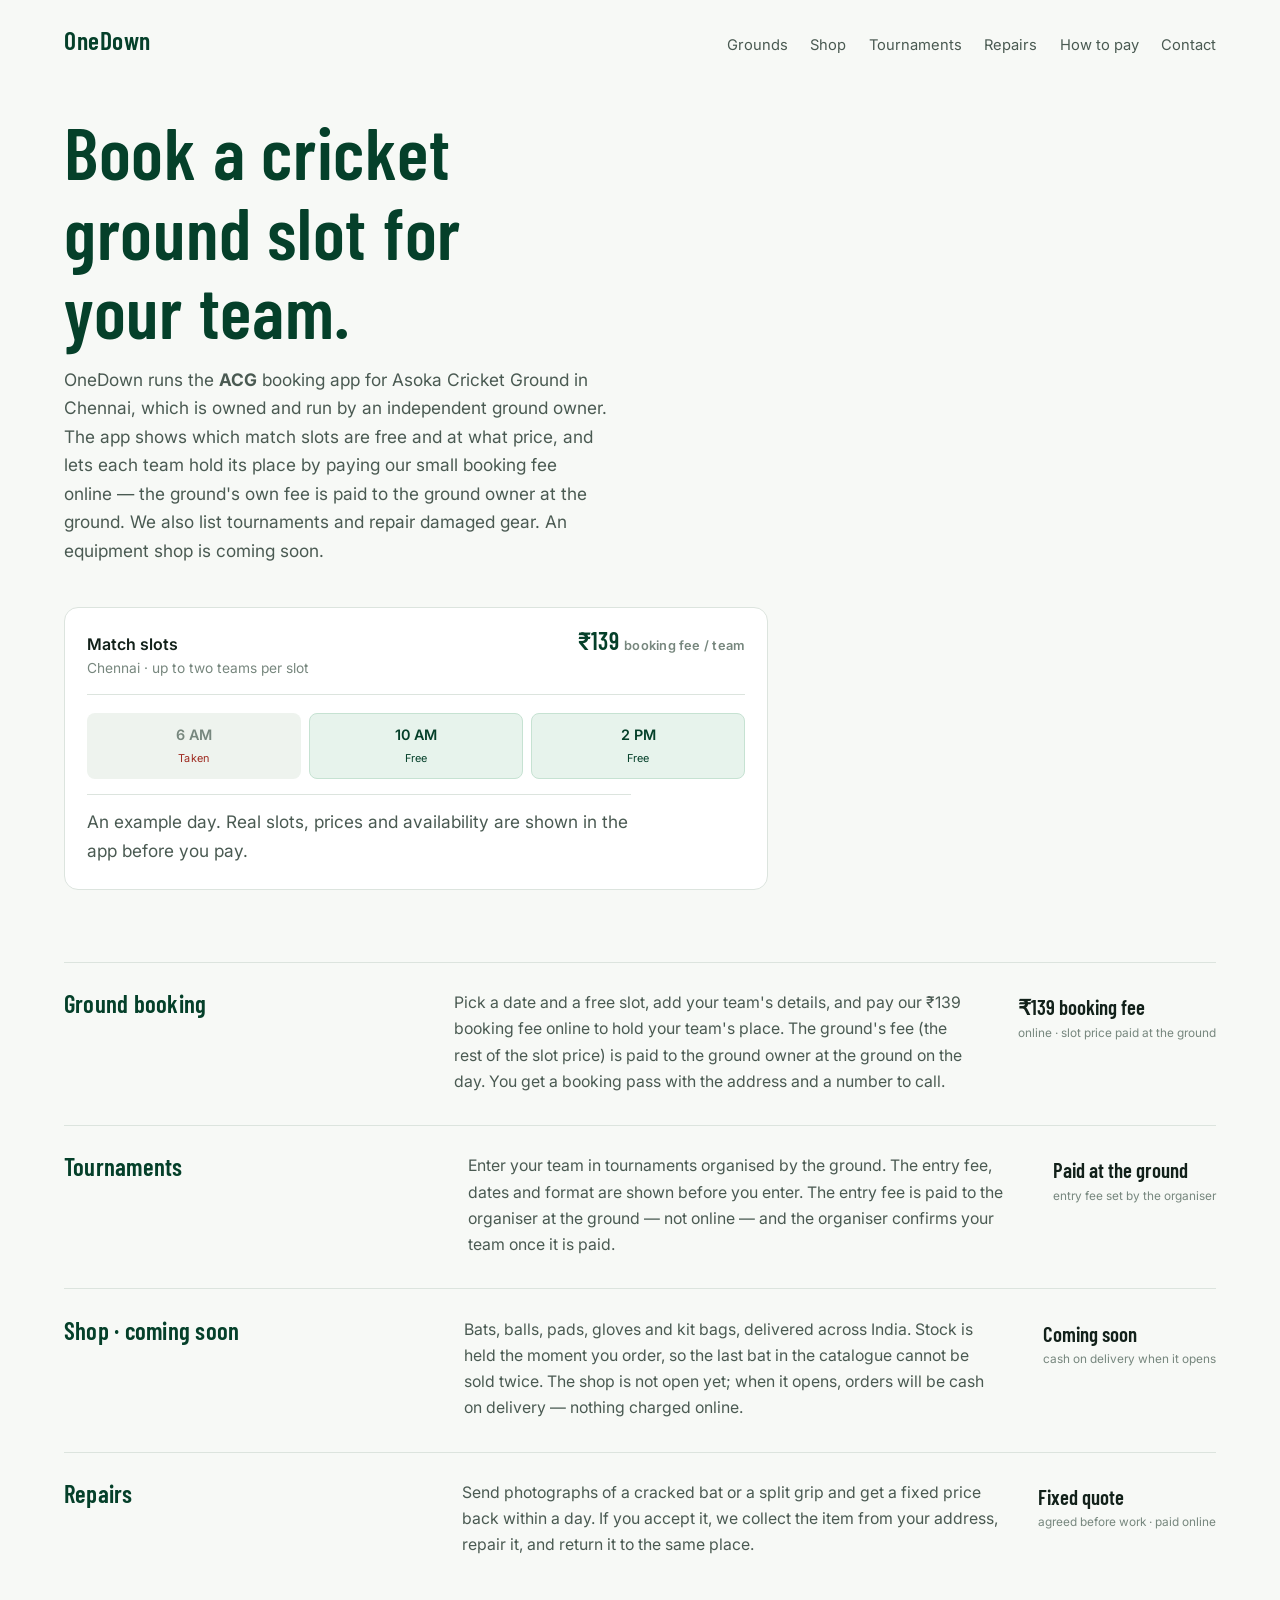
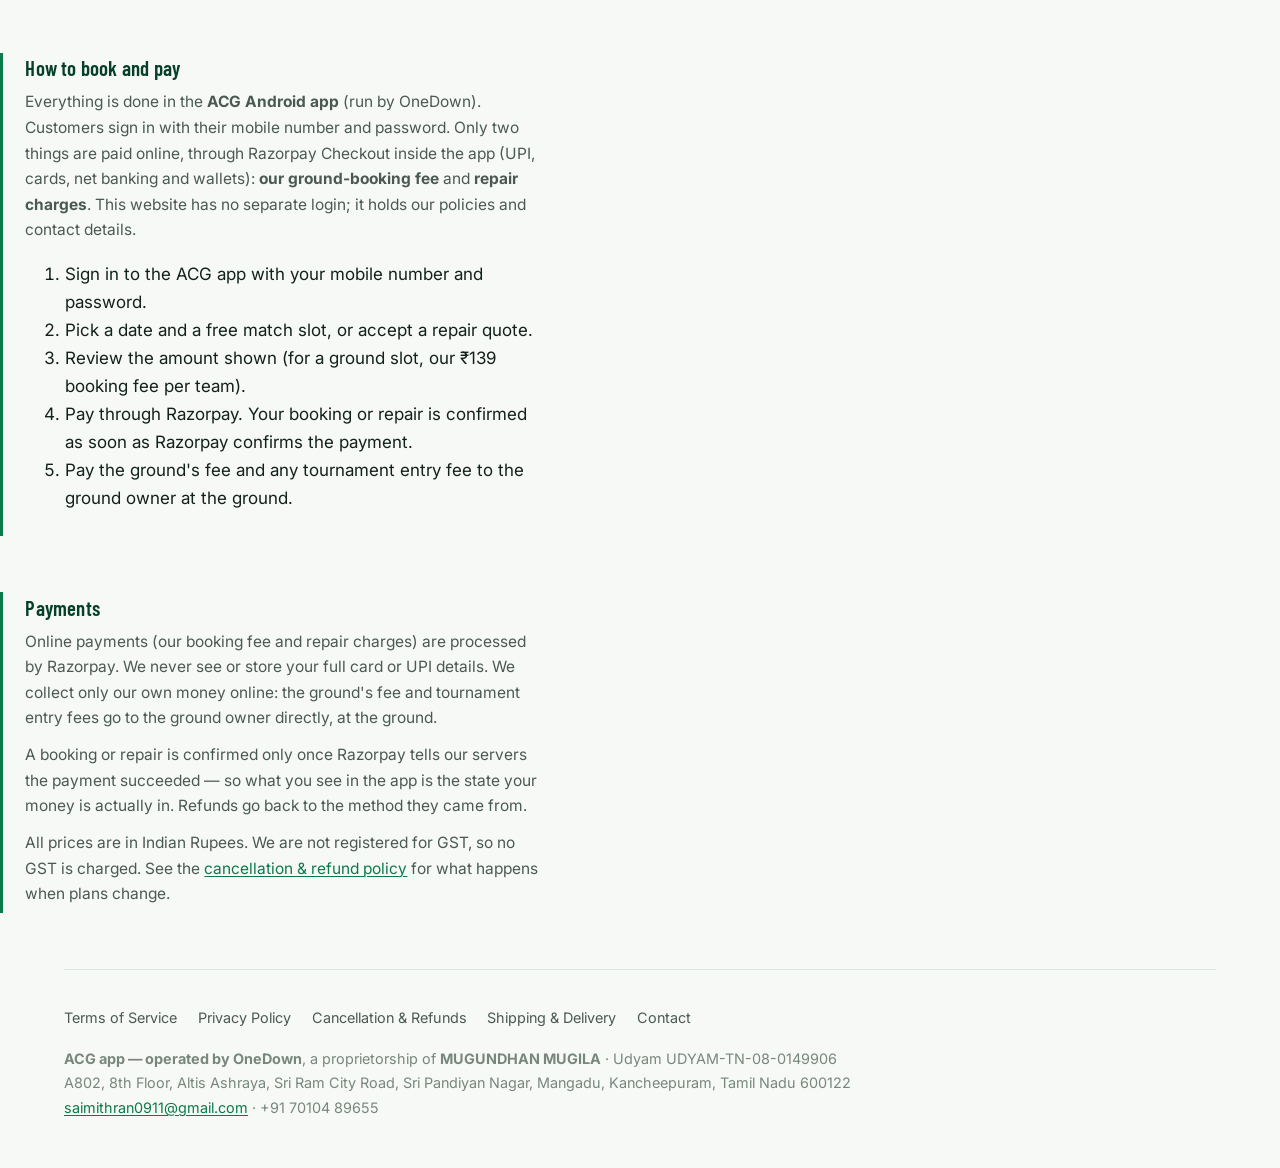
==== commit 176d59ad: "index.html: one ground, no GST, ACG app operated by OneDown" ====
--- a/index.html
+++ b/index.html
@@ -137,7 +137,8 @@
       your money is actually in. Refunds go back to the method they came from.
     </p>
     <p>
-      All prices are in Indian Rupees and include GST where applicable. See the
+      All prices are in Indian Rupees. We are not registered for GST, so no GST
+      is charged. See the
       <a href="refunds.html">cancellation &amp; refund policy</a> for what happens
       when plans change.
     </p>
@@ -153,7 +154,7 @@
     <a href="contact.html">Contact</a>
   </div>
   <address>
-    <strong>OneDown</strong> — a proprietorship of <strong>MUGUNDHAN MUGILA</strong>
+    <strong>ACG app — operated by OneDown</strong>, a proprietorship of <strong>MUGUNDHAN MUGILA</strong>
     · Udyam UDYAM-TN-08-0149906<br>
     A802, 8th Floor, Altis Ashraya, Sri Ram City Road, Sri Pandiyan Nagar, Mangadu, Kancheepuram, Tamil Nadu 600122<br>
     <a href="mailto:saimithran0911@gmail.com">saimithran0911@gmail.com</a> ·
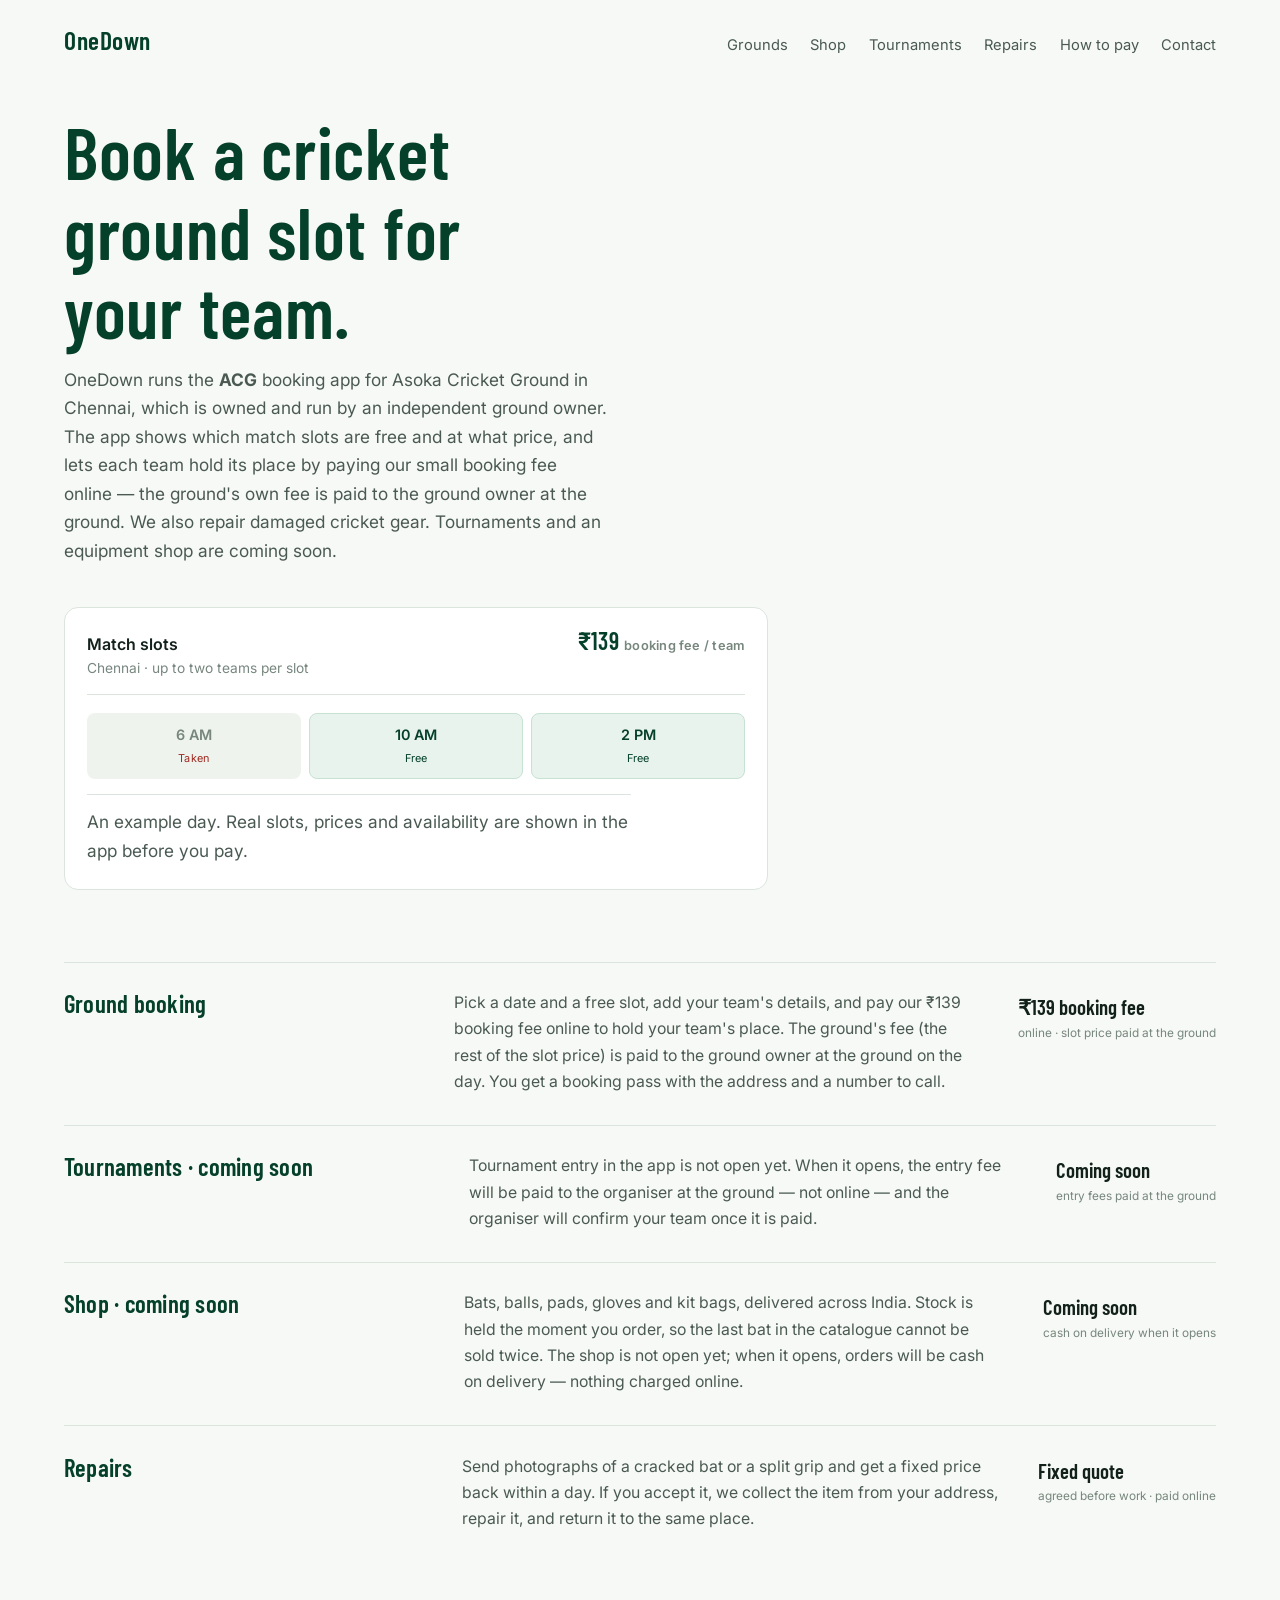
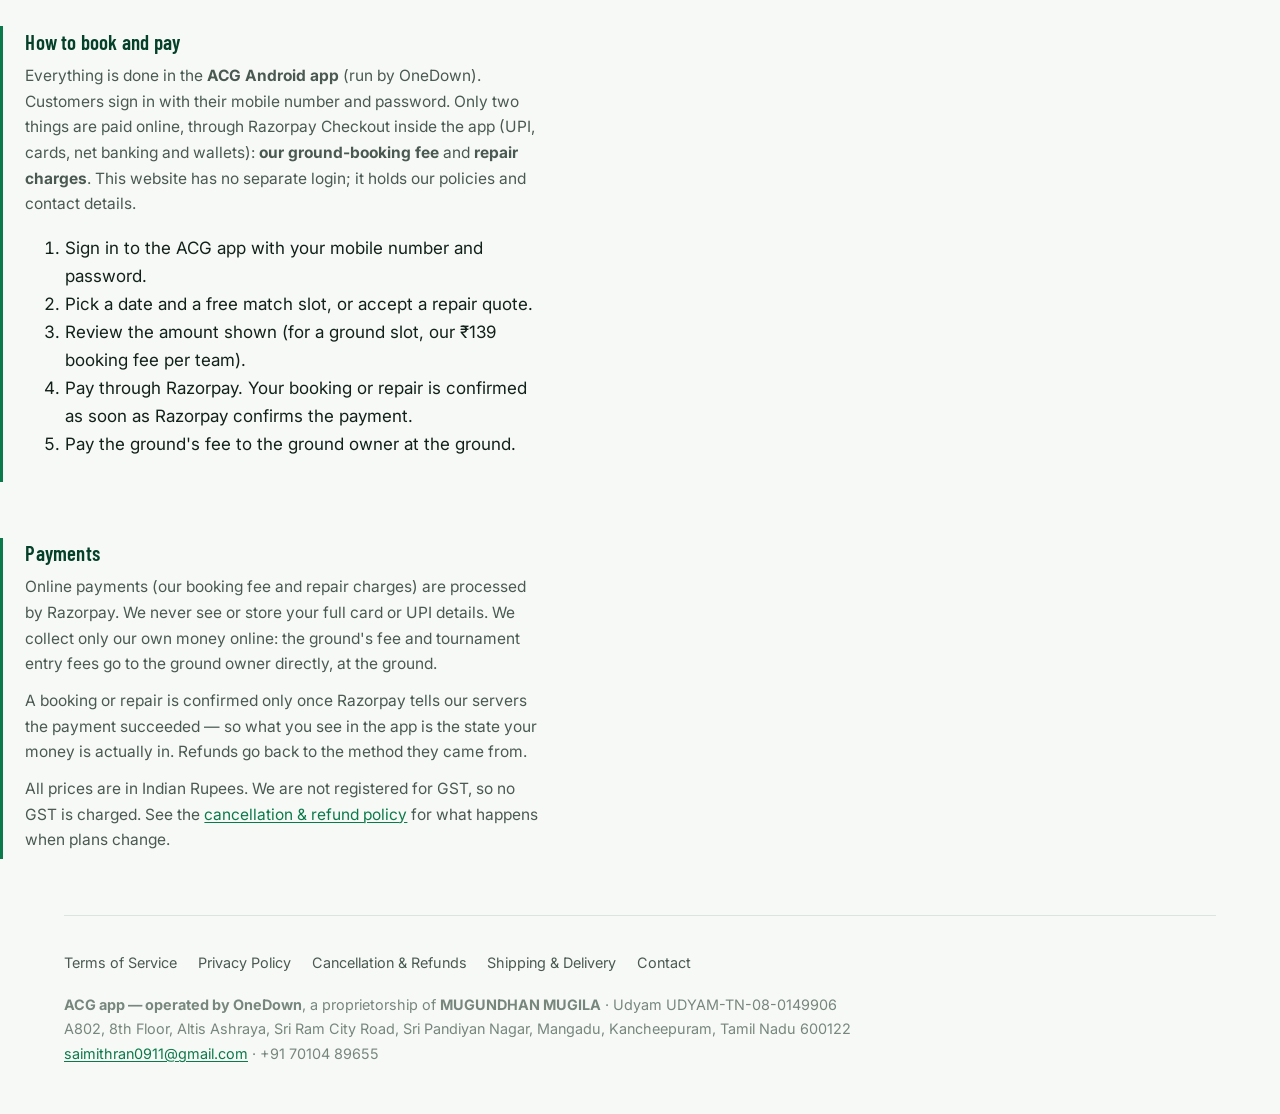
==== commit 413b8e70: "Home: tournaments coming soon" ====
--- a/index.html
+++ b/index.html
@@ -32,8 +32,8 @@
       in Chennai, which is owned and run by an independent ground owner. The app
       shows which match slots are free and at what price, and lets each team
       hold its place by paying our small booking fee online — the ground's own
-      fee is paid to the ground owner at the ground. We also list tournaments
-      and repair damaged gear. An equipment shop is coming soon.
+      fee is paid to the ground owner at the ground. We also repair damaged
+      cricket gear. Tournaments and an equipment shop are coming soon.
     </p>
 
     <!-- The availability grid is the product, so it is the hero. -->
@@ -72,14 +72,13 @@
     </article>
 
     <article class="service" id="tournaments">
-      <h2>Tournaments</h2>
+      <h2>Tournaments · coming soon</h2>
       <p>
-        Enter your team in tournaments organised by the ground. The entry fee,
-        dates and format are shown before you enter. The entry fee is paid to the
-        organiser at the ground — not online — and the organiser confirms your
-        team once it is paid.
+        Tournament entry in the app is not open yet. When it opens, the entry
+        fee will be paid to the organiser at the ground — not online — and the
+        organiser will confirm your team once it is paid.
       </p>
-      <div class="service__price">Paid at the ground<em>entry fee set by the organiser</em></div>
+      <div class="service__price">Coming soon<em>entry fees paid at the ground</em></div>
     </article>
 
     <article class="service" id="shop">
@@ -119,7 +118,7 @@
       <li>Pick a date and a free match slot, or accept a repair quote.</li>
       <li>Review the amount shown (for a ground slot, our ₹139 booking fee per team).</li>
       <li>Pay through Razorpay. Your booking or repair is confirmed as soon as Razorpay confirms the payment.</li>
-      <li>Pay the ground's fee and any tournament entry fee to the ground owner at the ground.</li>
+      <li>Pay the ground's fee to the ground owner at the ground.</li>
     </ol>
   </section>
 
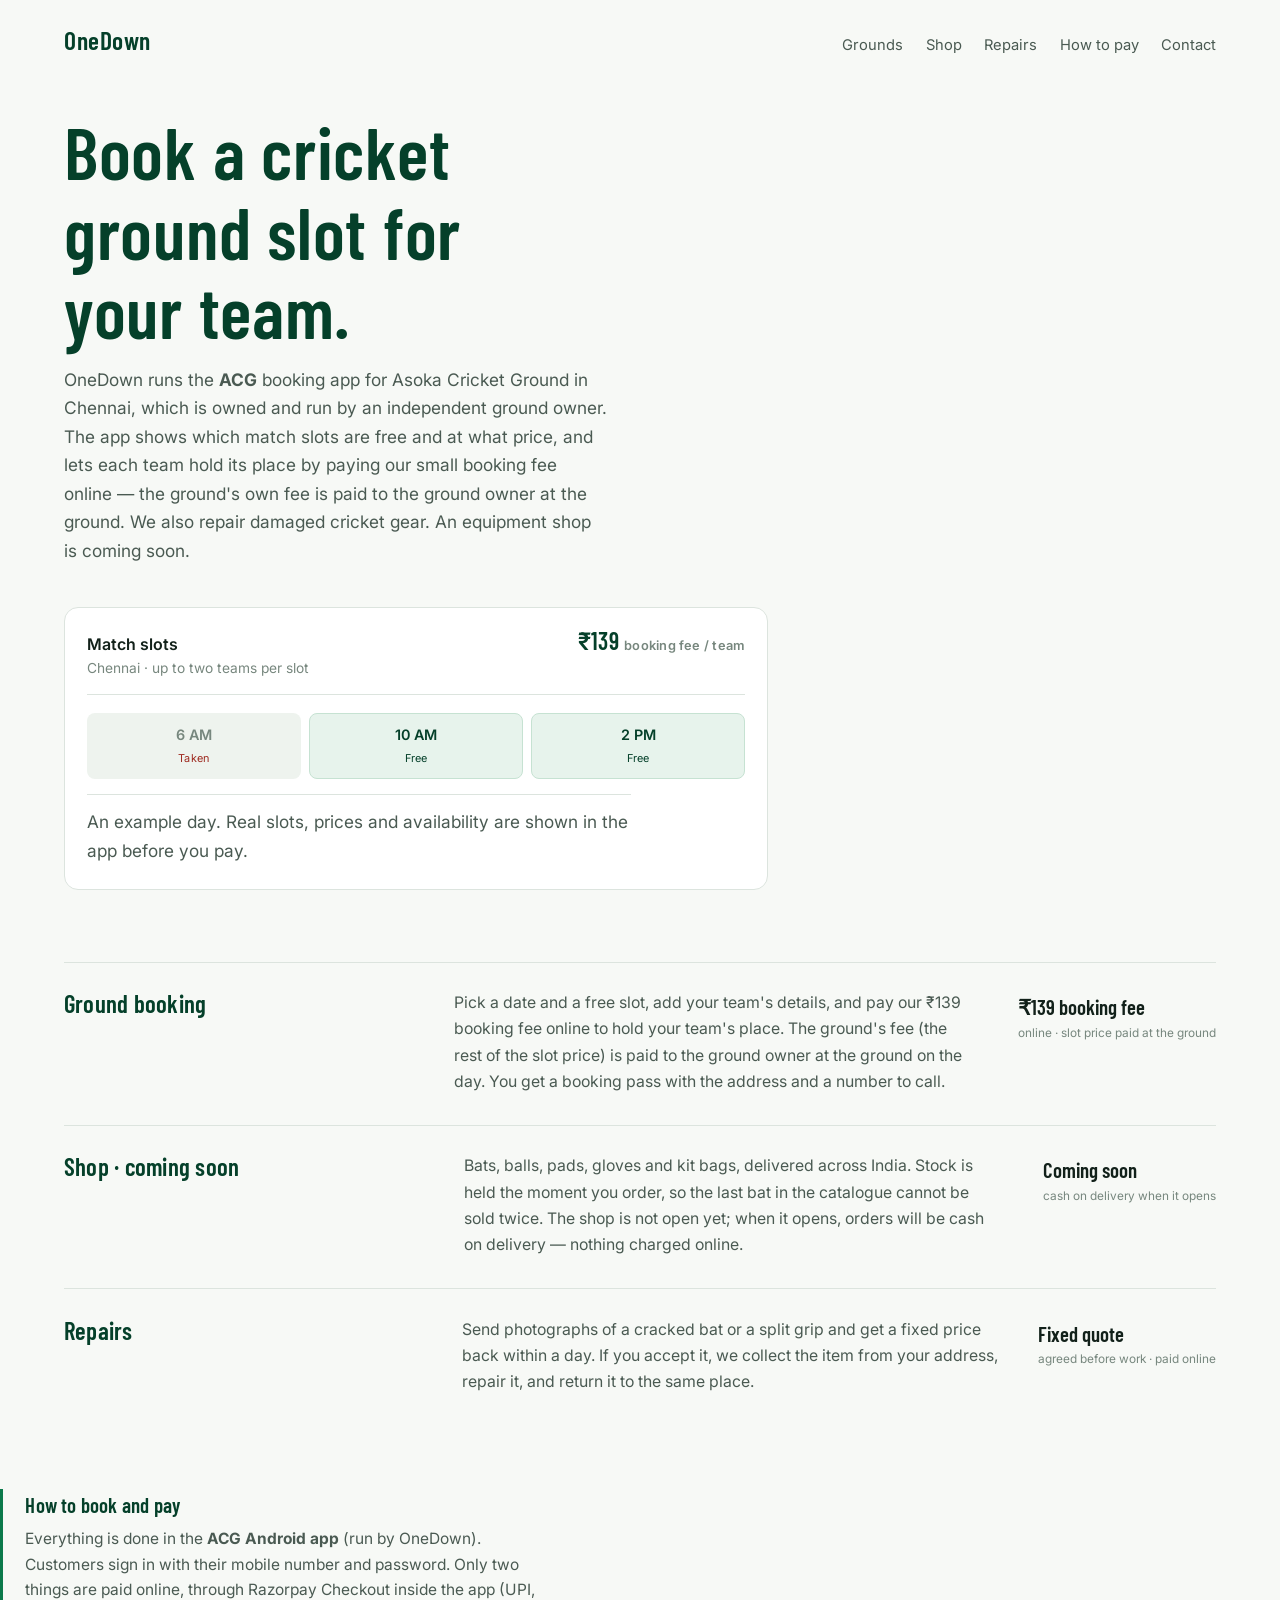
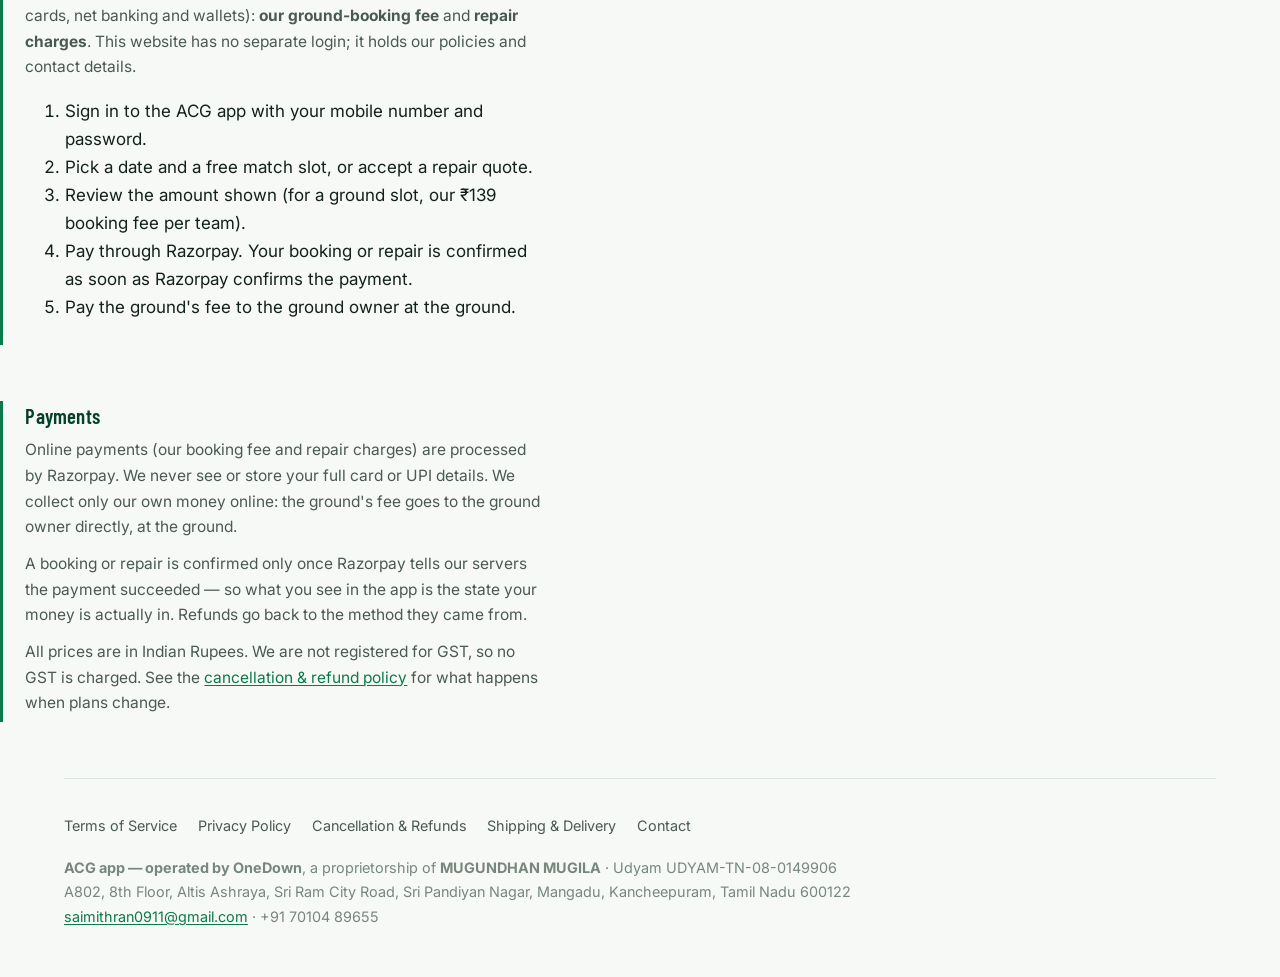
==== commit 92f4086e: "index.html: no tournaments" ====
--- a/index.html
+++ b/index.html
@@ -4,7 +4,7 @@
 <meta charset="utf-8">
 <meta name="viewport" content="width=device-width, initial-scale=1">
 <title>OneDown — book a cricket ground by the hour</title>
-<meta name="description" content="OneDown runs the ACG app: book a match slot at Asoka Cricket Ground in Chennai, enter tournaments, buy cricket equipment and get damaged gear repaired.">
+<meta name="description" content="OneDown runs the ACG app: book a match slot at Asoka Cricket Ground in Chennai, buy cricket equipment and get damaged gear repaired.">
 <link rel="preconnect" href="https://fonts.googleapis.com">
 <link rel="preconnect" href="https://fonts.gstatic.com" crossorigin>
 <link href="https://fonts.googleapis.com/css2?family=Barlow+Condensed:wght@500;600;700&family=Inter:wght@400;600;700&display=swap" rel="stylesheet">
@@ -17,7 +17,6 @@
   <nav>
     <a href="#grounds">Grounds</a>
     <a href="#shop">Shop</a>
-    <a href="#tournaments">Tournaments</a>
     <a href="#repairs">Repairs</a>
     <a href="#how-to-pay">How to pay</a>
     <a href="contact.html">Contact</a>
@@ -33,7 +32,7 @@
       shows which match slots are free and at what price, and lets each team
       hold its place by paying our small booking fee online — the ground's own
       fee is paid to the ground owner at the ground. We also repair damaged
-      cricket gear. Tournaments and an equipment shop are coming soon.
+      cricket gear. An equipment shop is coming soon.
     </p>
 
     <!-- The availability grid is the product, so it is the hero. -->
@@ -71,15 +70,6 @@
       <div class="service__price">₹139 booking fee<em>online · slot price paid at the ground</em></div>
     </article>
 
-    <article class="service" id="tournaments">
-      <h2>Tournaments · coming soon</h2>
-      <p>
-        Tournament entry in the app is not open yet. When it opens, the entry
-        fee will be paid to the organiser at the ground — not online — and the
-        organiser will confirm your team once it is paid.
-      </p>
-      <div class="service__price">Coming soon<em>entry fees paid at the ground</em></div>
-    </article>
 
     <article class="service" id="shop">
       <h2>Shop · coming soon</h2>
@@ -127,8 +117,8 @@
     <p>
       Online payments (our booking fee and repair charges) are processed by
       Razorpay. We never see or store your full card or UPI details. We collect
-      only our own money online: the ground's fee and tournament entry fees go
-      to the ground owner directly, at the ground.
+      only our own money online: the ground's fee goes to the ground owner
+      directly, at the ground.
     </p>
     <p>
       A booking or repair is confirmed only once Razorpay tells our
